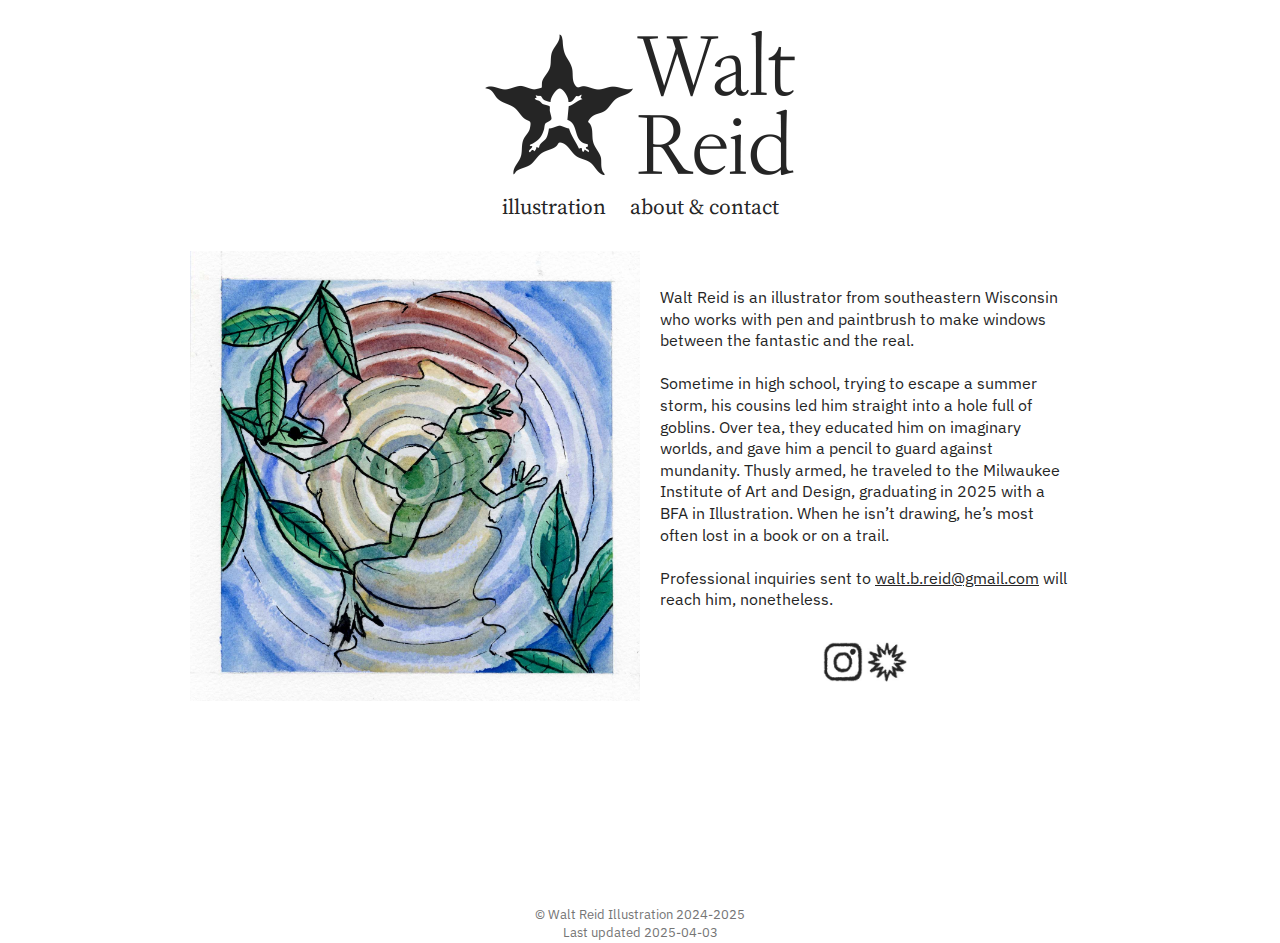
==== about.html @ d4b61d8d "breaking the about" ====
<!DOCTYPE html>
<html>
<head>
    <title>Walt Reid | Illustrator</title>
    <meta charset="UTF-8">
    <meta name="description" content="Walt Reid | Narrative Illustrator.">
    <meta name="keywords" content="Illustrator, Narrative Illustration, Walt, Reid">
    <meta name="author" content="Walt Reid">
    <meta name="viewport" content="width=device-width, initial-scale=1.0">
    <link rel="preconnect" href="https://fonts.googleapis.com">
    <link rel="preconnect" href="https://fonts.gstatic.com" crossorigin>
     <link rel="preload" 
        href="https://fonts.googleapis.com/css2?family=IBM+Plex+Sans:ital,wght@0,400;0,600;1,400;1,600&family=IBM+Plex+Serif:ital,wght@0,400;0,600;1,400;1,600&family=Source+Serif+4:ital,opsz,wght@0,8..60,200..900;1,8..60,200..900&display=swap" 
        as="style"
        onload="this.onload=null; this.rel='stylesheet'; document.body.classList.add('fontLoaded')">
    <link rel="stylesheet" href="style.css?v=20241129">
</head>
<body>
    <div class="head">
        <a href="/"><img src="Images/Header.png" id="LogoImage" alt="Walt Reid Illustration" width="350" height="150"/></a>
        <div class="NavBar">
            <a class="headLink" href="/">illustration</a>
            <a class="headLink" href="about.html">about & contact</a>
        </div>
    </div>
    <div class="about">
      <img src="Images/Contact_Placeholder.jpg" id="ContactImage" alt="Self Portrait" height="450" width="450"/>
      <div class="aboutText">
        <p>
        Walt Reid is an illustrator from southeastern Wisconsin who works 
        with pen and paintbrush to make windows between the fantastic and the 
        real. <br><br>
        Sometime in high school, trying to escape a summer storm, his cousins 
        led him straight into a hole full of goblins. Over tea, they educated 
        him on imaginary worlds, and gave him a pencil to guard against mundanity. 
        Thusly armed, he traveled to the Milwaukee Institute of Art and Design, 
        graduating in 2025 with a BFA in Illustration. When he isn’t 
        drawing, he’s most often lost in a book or on a trail.<br><br>
        Professional inquiries sent to <a href="mailto:walt.b.reid@gmail.com">walt.b.reid@gmail.com</a> 
        will reach him, nonetheless.
         </p>
         <div class="ContactLinks">
            <span class="AboutLink"><a href="https://www.instagram.com/walt.b.reid/"><img src="Images/Instagram.jpg" id="InstagramThumbnail" alt="See Walt on Instagram" title="Walt on Instagram" width="40" height="40"></a></span>
            <span class="AboutLink"><a href="https://estival.bearblog.dev/"><img src="Images/Blog.jpg" id="BlogThumbnail" alt="See Walt's Blog" title="Walt's Blog" width="40" height="40"></a></span>
         </div>
      </div>
    </div>
    <div class="foot">
        <div class="copyrightWalt">&copy; Walt Reid Illustration 2024-2025</div>
        <div class="lastUpdated">Last updated 2025-04-03</div>
    </div>
</body>
</html>
---- style.css ----
body {
  margin: 8px;
}
body, .lb-subcaption, .lb-caption {
  font-family: sans-serif;
  font-weight: 400;
  font-style: normal;
}
body.fontLoaded, body.fontLoaded .lb-subcaption, body.fontLoaded .foot, body.fontLoaded .lb-caption {
  font-family: "IBM Plex Sans", sans-serif;
}
h2, .headLink {
  font-family: serif;
  font-weight: 400 !important;
  font-style: normal;
}
body.fontLoaded h2, body.fontLoaded .headLink {
  font-family: "Source Serif 4", "IBM Plex Serif", serif;
}
.head {
  margin: auto;
  max-width: 350px;
  text-align: center;
  padding-bottom: 30px;
}
#LogoImage {
  padding: 20px 0 10px 0;
  max-width: min(350px, calc(100vw - 16px));
  max-height: min(150px, calc((100vw - 16px) * (3 / 7)));
}
a {
  color: #252525;
}
a.headLink {
  font-size: 16pt;
  text-decoration: none;
  padding: 0 10px;
}
a.headLink:hover {
    color: #CC3344;
}
.galleryContainer {
  max-width: 900px;
  margin: auto;
}
.gallery {
  clear: left;
  text-align: center;
  max-width: 900px;
  margin: auto;
  min-height: calc(100vh - 236px - 30px);
}
.galleryImg {
  padding: 5px;
  box-sizing: border-box;
}
.lb-caption {
  font-size: 14pt;
}
.lb-subcaption {
  font-size: 12pt;
}
.about {
  margin: auto;
  max-width: 900px;
  min-height: calc(100vh - 236px - 30px);
}
#ContactImage {
  display: block;
  margin: auto;
  max-width: min(450px, calc(100vw - 16px));
  max-height: min(450px, calc(100vw - 16px));
}
.aboutText {
  margin: auto;
  padding: 20px;
  max-width: 450px;
  box-sizing: border-box;
  line-height: 1.35;
  color: #252525;
}
@media only screen and (min-width: 900px) {
  .aboutText {
    float: left;
  }
  #ContactImage {
    float: left;
  }
}
.ContactLinks {
  padding-top: 15px;
  font-style: italic;
  text-align: center;
}
.ContactLinks a {
  text-decoration: none;
}
.foot {
  clear: left;
  text-align: center;
  font-family: sans-serif;
  font-size: 10pt;
  color: #757575;
  padding-top: 20px;
  height: 30px;
}
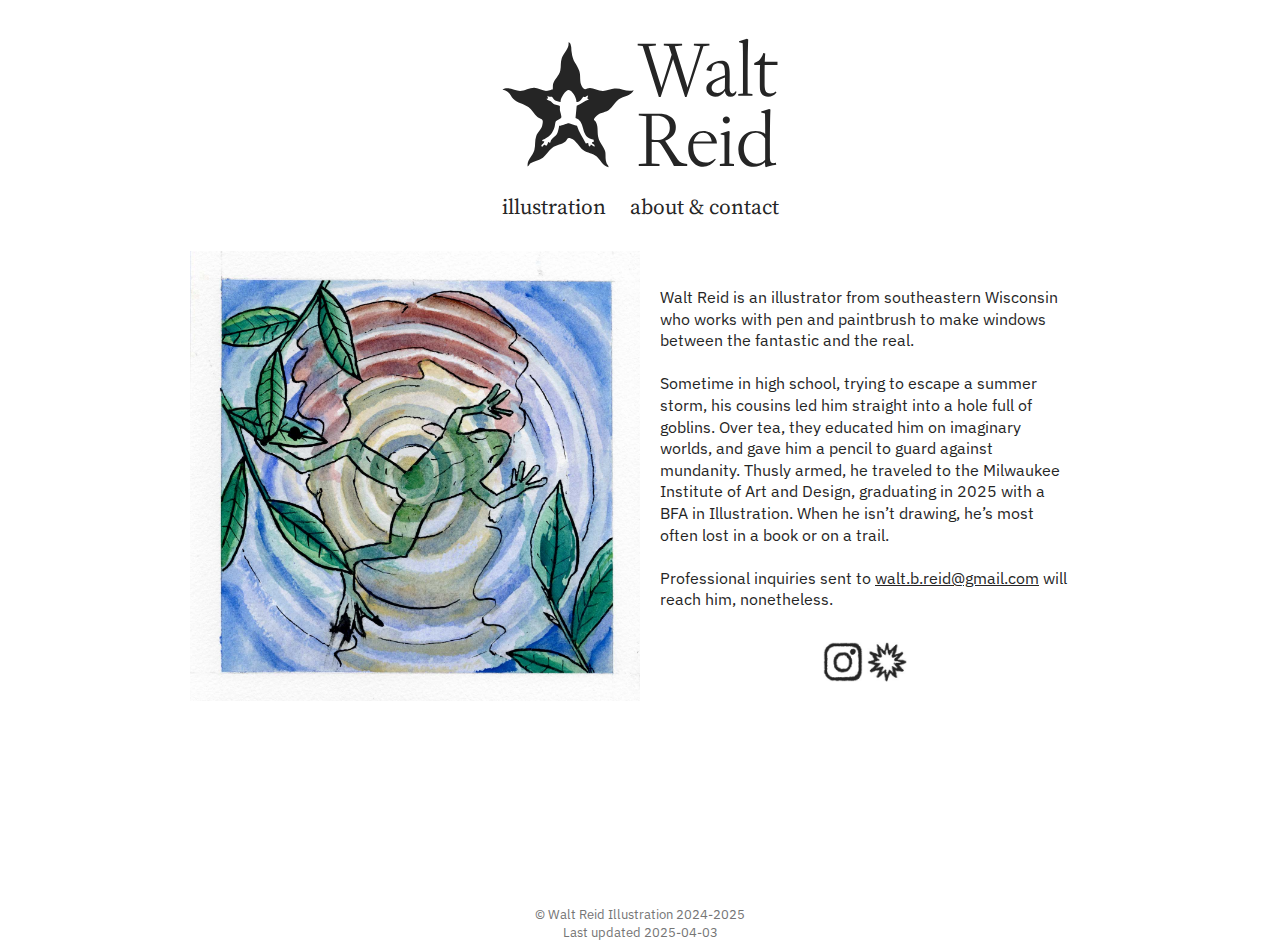
==== commit 3e182e96: "Desmos frog about" ====
--- a/about.html
+++ b/about.html
@@ -17,7 +17,28 @@
 </head>
 <body>
     <div class="head">
-        <a href="/"><img src="Images/Header.png" id="LogoImage" alt="Walt Reid Illustration" width="350" height="150"/></a>
+        <a href="/"><?xml version="1.0" encoding="UTF-8"?>
+            <svg id="LogoImage" alt="Walt Reid Illustration" xmlns="http://www.w3.org/2000/svg" version="1.1" viewBox="0 0 350 150">
+              <defs>
+                <style>
+                  .st0 {
+                    fill: #252525;
+                  }
+                </style>
+              </defs>
+              <g>
+                <path class="st0" d="M193.87,69l-16.17-50.95-5.02-.55v-1.73h18.21v1.73l-7.38.63,12.95,41.69,10.21-32.97-2.83-8.79-5.02-.55v-1.73h18.29v1.73l-7.3.63,12.72,41.38,12.8-41.3-6.44-.71v-1.73h15.54v1.73l-6.05.71-16.8,50.8h-1.49l-12.01-37.68-12.41,37.68h-1.81Z"/>
+                <path class="st0" d="M250.24,68.69c-2.51,0-4.62-.77-6.32-2.32-1.7-1.54-2.55-3.47-2.55-5.77,0-3.82,2.85-6.91,8.56-9.26l10.05-4.16v-1.41c0-3.98-.43-6.73-1.3-8.24-.86-1.52-2.55-2.28-5.06-2.28-1.99,0-3.59.52-4.79,1.57-1.2,1.05-2.02,3.19-2.43,6.44l-4.95-1.1c.26-1.68,1.19-3.22,2.79-4.63s3.51-2.55,5.73-3.41,4.41-1.3,6.56-1.3c1.89,0,3.43.41,4.63,1.22,1.2.81,2.09,2.2,2.67,4.16.58,1.96.86,4.7.86,8.2,0,2.25-.01,4.49-.04,6.71-.03,2.22-.04,4.44-.04,6.63-.05,3.77.91,5.65,2.91,5.65,1.2,0,2.2-.71,2.98-2.12l1.1.47c-.94,3.3-2.93,4.95-5.97,4.95-3.4,0-5.31-1.94-5.73-5.81-2.56,3.87-5.78,5.81-9.66,5.81ZM246.63,59.81c0,1.57.52,2.84,1.57,3.81,1.05.97,2.41,1.45,4.08,1.45,2.93.05,5.44-1.39,7.54-4.32.05-1.88.09-3.77.12-5.65.03-1.88.04-3.77.04-5.65l-4.4,1.8c-3.14,1.31-5.42,2.64-6.83,4-1.41,1.36-2.12,2.88-2.12,4.55Z"/>
+                <path class="st0" d="M273.24,67.82v-1.81l4.71-.47V31.24c0-2.67-.01-5.34-.04-8.01-.03-2.67-.09-5.31-.2-7.93l-3.69-.94v-1.02l7.93-2.51,1.26.55c-.11,2.98-.2,5.82-.28,8.52-.08,2.7-.13,5.46-.16,8.28-.03,2.83-.05,5.95-.08,9.38-.03,3.43-.04,7.42-.04,11.97v15.94l4.79.55v1.81h-14.21Z"/>
+                <path class="st0" d="M303.16,68.76c-3.3,0-5.6-1.18-6.91-3.53-.58-.99-.96-2.05-1.14-3.18-.18-1.12-.28-2.94-.28-5.46v-9.78c0-3.27.08-6.56.24-9.85h-5.81v-2.04c2.25-.58,4.13-1.7,5.65-3.38,1.52-1.67,2.64-3.82,3.37-6.44l1.96.31c-.11,1.41-.2,2.81-.28,4.2-.08,1.39-.14,2.79-.2,4.2h12.72v3.14h-12.8c-.05,2.88-.08,5.73-.08,8.56v8.48c0,2.57.05,4.44.16,5.61.1,1.18.34,2.24.71,3.18.79,1.78,2.46,2.67,5.02,2.67,2.15,0,3.9-.65,5.26-1.96l.79.79c-.89,1.41-2.08,2.51-3.57,3.3-1.49.78-3.1,1.18-4.83,1.18Z"/>
+                <path class="st0" d="M173.77,137.92v-1.81l7.46-.55v-47.34l-7.46-.63v-1.8h10.44v.08h9.66c4.03,0,7.3.59,9.81,1.77s4.33,2.76,5.46,4.75c1.12,1.99,1.69,4.19,1.69,6.59.05,3.4-.89,6.26-2.83,8.56-1.94,2.3-4.55,4-7.85,5.1,1.94,3.04,3.96,6.15,6.08,9.34,2.12,3.19,4.33,6.41,6.63,9.66.94,1.41,2.18,2.45,3.73,3.1,1.54.65,3.41,1.09,5.61,1.3v1.88h-13.27c-.78-1.62-1.86-3.61-3.22-5.97s-2.84-4.83-4.44-7.42c-1.6-2.59-3.13-5.01-4.59-7.26-1.47-2.2-2.91-3.3-4.32-3.3h-5.65v21.59l7.77.55v1.81h-20.73ZM186.73,87.83v23.55c.84.31,1.73.5,2.67.55.94.05,1.91.08,2.91.08,2.35,0,4.47-.52,6.36-1.57,1.89-1.05,3.38-2.5,4.48-4.36s1.65-3.99,1.65-6.4c0-2.15-.46-4.12-1.37-5.93-.92-1.81-2.33-3.24-4.24-4.32-1.91-1.07-4.33-1.61-7.26-1.61h-5.18Z"/>
+                <path class="st0" d="M238.07,138.78c-2.88,0-5.44-.77-7.69-2.32s-4-3.66-5.26-6.36c-1.26-2.69-1.88-5.8-1.88-9.3s.64-6.53,1.92-9.23c1.28-2.69,3.06-4.82,5.34-6.36,2.28-1.54,4.88-2.32,7.81-2.32,2.46,0,4.72.58,6.79,1.73,2.07,1.15,3.72,2.7,4.95,4.63,1.23,1.94,1.85,4.06,1.85,6.36h-23.55c-.11,1.05-.16,2.12-.16,3.22,0,4.71,1.15,8.52,3.45,11.42,2.3,2.91,5.34,4.36,9.11,4.36,1.57,0,3.07-.3,4.51-.9,1.44-.6,3.02-1.58,4.75-2.94l.79.78c-3.82,4.82-8.06,7.22-12.72,7.22ZM238.23,104.79c-2.3,0-4.29.78-5.97,2.35-1.68,1.57-2.85,3.69-3.53,6.36h17.98c-.37-2.67-1.31-4.79-2.83-6.36-1.52-1.57-3.4-2.35-5.65-2.35Z"/>
+                <path class="st0" d="M254.87,137.92v-1.81l4.63-.55v-23.44c0-1.6-.05-3.21-.16-4.83l-3.69-.86v-1.02l7.93-2.51,1.1.55c-.16,2.98-.26,6.35-.31,10.09-.05,3.74-.08,7.86-.08,12.36v9.66l4.71.55v1.81h-14.13ZM261.31,95.45c-.94,0-1.77-.34-2.47-1.02-.71-.68-1.06-1.52-1.06-2.51,0-.94.35-1.75,1.06-2.43s1.53-1.02,2.47-1.02c.99,0,1.83.34,2.51,1.02.68.68,1.02,1.49,1.02,2.43,0,1-.34,1.83-1.02,2.51s-1.52,1.02-2.51,1.02Z"/>
+                <path class="st0" d="M300.96,139.18l-.71-.63-.31-4.4c-1.89,1.78-3.76,3-5.61,3.65-1.86.65-3.73.98-5.61.98-3.67,0-6.63-.86-8.91-2.59-2.28-1.73-3.93-3.93-4.95-6.59-1.02-2.67-1.53-5.42-1.53-8.24,0-3.56.73-6.72,2.2-9.5,1.46-2.77,3.49-4.96,6.08-6.56s5.59-2.39,8.99-2.39c3.98,0,7.17,1.05,9.58,3.14v-4.71c0-2.67-.01-5.33-.04-7.97-.03-2.64-.07-5.3-.12-7.97l-3.85-.94v-1.02l8.01-2.51,1.26.55c-.16,3.98-.28,7.82-.35,11.54-.08,3.72-.13,7.69-.16,11.93-.03,4.24-.04,9.13-.04,14.68v9.42c0,2.2.26,3.78.79,4.75.52.97,1.41,1.45,2.67,1.45.37,0,.81-.05,1.33-.16s.92-.18,1.18-.24l.39,1.8c-.84.11-1.95.31-3.34.63-1.39.31-2.74.65-4.04,1.02-1.31.37-2.28.65-2.91.86ZM291.69,135.64c2.15,0,3.94-.43,5.38-1.3,1.44-.86,2.47-1.71,3.1-2.55v-21.28c-1.05-1.73-2.38-3.11-4-4.16s-3.45-1.57-5.5-1.57c-2.35,0-4.42.68-6.2,2.04-1.78,1.36-3.17,3.22-4.16,5.57-1,2.36-1.49,5-1.49,7.93s.56,5.71,1.69,8.01c1.13,2.3,2.66,4.1,4.59,5.38,1.94,1.28,4.13,1.92,6.59,1.92Z"/>
+              </g>
+              <path class="st0" d="M143.53,82.16c3.87-2.41,6.46-8.18,10.3-10.91,4.71-3.34,12.44-3.47,14.89-9.07-6.96,2.3-12.15-2.4-19.3-1.62-3.23.35-7.85,2.58-11.72,2.45-4.21-.14-9.13-2.91-12.74-2.94-3.66-.03-5.18,3.22-8-1.54-2.8-4.72-.95-10.44-2.64-15.41-2.67-7.89-6.51-8.38-7.7-19.04-.4-3.61-.13-4.07-.63-6.02-.06-.22-.27-3.59-2.49-3.81.94,6.32-4.7,10.2-6.68,15.72-1.48,4.12-.65,8.56-1.53,12.61-1.13,5.23-5.92,8.92-7.15,13.28-.47,1.66-.13,5.01-.44,5.46-.19.28-5.61,1.64-6.53,1.61-3.71-.12-8.58-2.94-11.93-3.06-4.11-.14-9.86,3.13-14.07,3.13-5.56,0-12.42-5.12-17.68-1.2,1.74.61,2.96.47,4.68,1.6,2.66,1.76,3.94,5.26,5.99,7.37,4.41,4.53,10.48,4.85,15.23,8.35,3.59,2.65,5.92,7.56,9.07,9.79,4.32,3.06,6.47.77,4.76,8.68-.87,4.05-4.56,6.5-5.97,10.53-1.7,4.84-.65,9.19-1.88,13.83-1.63,6.12-7.61,9.81-6.72,16.46,1.41-.52,1.57-2.08,2.84-3.05,3.18-2.41,8.77-3.05,12.39-5.71,3.06-2.24,5.74-7.03,9.18-9.65,4.32-3.3,10.37-3.54,13.7-6.73,1.99-1.9,1.13-4.04,5.12-2.8,5.37,1.66,8.07,8.63,12.58,11.78,3.91,2.73,9.37,2.9,13.28,6.37,3.78,3.35,6.02,9.66,11.82,10.57.13-1.67-1.39-2.39-1.97-3.92-1.49-3.9-.83-6.82-1.16-10.63-.38-4.39-5.11-9.23-6.68-13.75-2.02-5.81.01-11.61-2.86-16.78-1.36-2.45-3.26-1.47-.68-4.83,4.05-5.29,8.66-4.22,13.31-7.12ZM129.43,118.74l-3.54-2.35c-.41.68-.76,2.9-1.95,1.57-1.14-1.28.68-4.24-3.14-2.35-2.66-6.03-6.93-11.37-8.82-17.91-2.26-.2-6.43-2.41-8.13-2.54-1.94-.15-7.02,2.72-9.68,2.48-.41,2.61-1.16,6.61-2.55,8.84-1,1.61-4.12,3.46-5.45,5.57-1.36,2.17.2,3.77-3.1,1.98-.11,1.49-.79,2.96-1.97,3.9-2.04-3.15-3,.73-3.93.81-.43.04-1.38-.72-.39-1.95.58-.73,3.3-2.73,2.27-3.47-.31-.22-1.16.07-1.43-.1-1.72-1.12,1.52-1.83,2.05-2.15,5.69-3.47,7.83-5.76,9.91-12.13.56-1.73.48-4.24,1.3-5.6.74-1.24,4.96-2.26,5.46-4.19.29-1.13-1.14-5.34-1.41-7.01-.2-1.21.23-3.58-.17-4.15-.51-.72-5.03-1.51-6.16-2.09-.96-.5-1.72-1.89-2.88-2.62-1.42-.89-3.75-.67-4.22-2.45l1.63-.44-.84-2.71c1.22,1.57,4.07.7,4.7,1.13.89.61,1.16,2.41,2.86,3.48.87.55,5.44,2.17,5.79,1.67-.66-3.3,5.11-12.14,8.23-11.84,3.24.31,8.1,8.32,7.49,11.84,3.89,1.08,5.6-4.22,7.04-5.11.46-.28,1.31.28,1.86.15,1.81-.42,4.05-3.61,2.04,1.38l1.62,1.22c-4.59,1.05-7.72,4.93-12.22,6.25l-1.18,12.14c9.6,3.19,5.42,15.57,13.64,20.28,1.45.84,4.21,1.24,4.49,1.42.08.05.1,1.49.01,1.96-.1.5-2.26.03-1.59,1.56.51,1.15,3.33.71,2.35,3.54Z"/>
+            </svg>
+        </a>
         <div class="NavBar">
             <a class="headLink" href="/">illustration</a>
             <a class="headLink" href="about.html">about & contact</a>
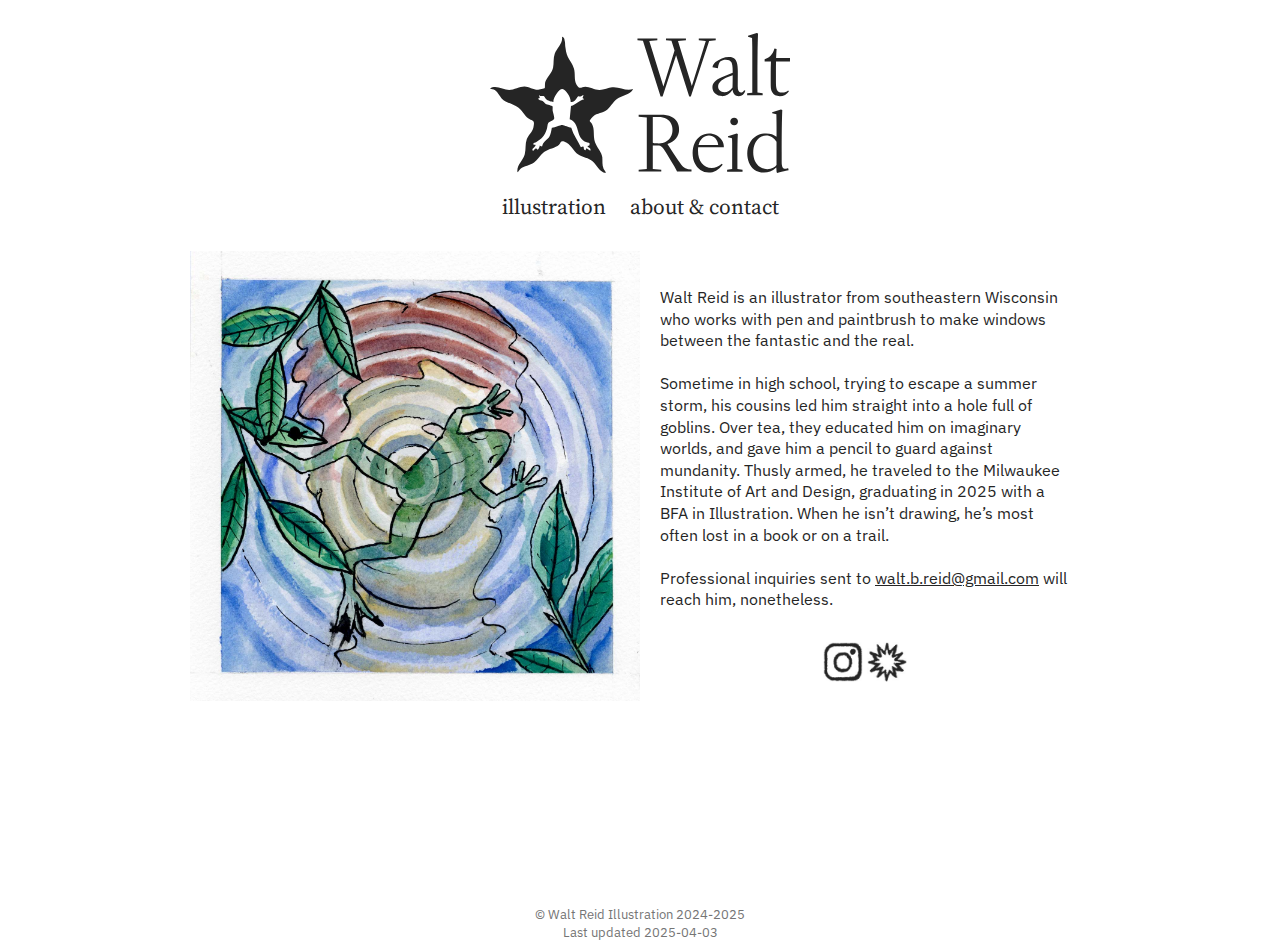
==== commit a0bef68f: "Resize svg frog logo" ====
--- a/about.html
+++ b/about.html
@@ -27,16 +27,16 @@
                 </style>
               </defs>
               <g>
-                <path class="st0" d="M193.87,69l-16.17-50.95-5.02-.55v-1.73h18.21v1.73l-7.38.63,12.95,41.69,10.21-32.97-2.83-8.79-5.02-.55v-1.73h18.29v1.73l-7.3.63,12.72,41.38,12.8-41.3-6.44-.71v-1.73h15.54v1.73l-6.05.71-16.8,50.8h-1.49l-12.01-37.68-12.41,37.68h-1.81Z"/>
-                <path class="st0" d="M250.24,68.69c-2.51,0-4.62-.77-6.32-2.32-1.7-1.54-2.55-3.47-2.55-5.77,0-3.82,2.85-6.91,8.56-9.26l10.05-4.16v-1.41c0-3.98-.43-6.73-1.3-8.24-.86-1.52-2.55-2.28-5.06-2.28-1.99,0-3.59.52-4.79,1.57-1.2,1.05-2.02,3.19-2.43,6.44l-4.95-1.1c.26-1.68,1.19-3.22,2.79-4.63s3.51-2.55,5.73-3.41,4.41-1.3,6.56-1.3c1.89,0,3.43.41,4.63,1.22,1.2.81,2.09,2.2,2.67,4.16.58,1.96.86,4.7.86,8.2,0,2.25-.01,4.49-.04,6.71-.03,2.22-.04,4.44-.04,6.63-.05,3.77.91,5.65,2.91,5.65,1.2,0,2.2-.71,2.98-2.12l1.1.47c-.94,3.3-2.93,4.95-5.97,4.95-3.4,0-5.31-1.94-5.73-5.81-2.56,3.87-5.78,5.81-9.66,5.81ZM246.63,59.81c0,1.57.52,2.84,1.57,3.81,1.05.97,2.41,1.45,4.08,1.45,2.93.05,5.44-1.39,7.54-4.32.05-1.88.09-3.77.12-5.65.03-1.88.04-3.77.04-5.65l-4.4,1.8c-3.14,1.31-5.42,2.64-6.83,4-1.41,1.36-2.12,2.88-2.12,4.55Z"/>
-                <path class="st0" d="M273.24,67.82v-1.81l4.71-.47V31.24c0-2.67-.01-5.34-.04-8.01-.03-2.67-.09-5.31-.2-7.93l-3.69-.94v-1.02l7.93-2.51,1.26.55c-.11,2.98-.2,5.82-.28,8.52-.08,2.7-.13,5.46-.16,8.28-.03,2.83-.05,5.95-.08,9.38-.03,3.43-.04,7.42-.04,11.97v15.94l4.79.55v1.81h-14.21Z"/>
-                <path class="st0" d="M303.16,68.76c-3.3,0-5.6-1.18-6.91-3.53-.58-.99-.96-2.05-1.14-3.18-.18-1.12-.28-2.94-.28-5.46v-9.78c0-3.27.08-6.56.24-9.85h-5.81v-2.04c2.25-.58,4.13-1.7,5.65-3.38,1.52-1.67,2.64-3.82,3.37-6.44l1.96.31c-.11,1.41-.2,2.81-.28,4.2-.08,1.39-.14,2.79-.2,4.2h12.72v3.14h-12.8c-.05,2.88-.08,5.73-.08,8.56v8.48c0,2.57.05,4.44.16,5.61.1,1.18.34,2.24.71,3.18.79,1.78,2.46,2.67,5.02,2.67,2.15,0,3.9-.65,5.26-1.96l.79.79c-.89,1.41-2.08,2.51-3.57,3.3-1.49.78-3.1,1.18-4.83,1.18Z"/>
-                <path class="st0" d="M173.77,137.92v-1.81l7.46-.55v-47.34l-7.46-.63v-1.8h10.44v.08h9.66c4.03,0,7.3.59,9.81,1.77s4.33,2.76,5.46,4.75c1.12,1.99,1.69,4.19,1.69,6.59.05,3.4-.89,6.26-2.83,8.56-1.94,2.3-4.55,4-7.85,5.1,1.94,3.04,3.96,6.15,6.08,9.34,2.12,3.19,4.33,6.41,6.63,9.66.94,1.41,2.18,2.45,3.73,3.1,1.54.65,3.41,1.09,5.61,1.3v1.88h-13.27c-.78-1.62-1.86-3.61-3.22-5.97s-2.84-4.83-4.44-7.42c-1.6-2.59-3.13-5.01-4.59-7.26-1.47-2.2-2.91-3.3-4.32-3.3h-5.65v21.59l7.77.55v1.81h-20.73ZM186.73,87.83v23.55c.84.31,1.73.5,2.67.55.94.05,1.91.08,2.91.08,2.35,0,4.47-.52,6.36-1.57,1.89-1.05,3.38-2.5,4.48-4.36s1.65-3.99,1.65-6.4c0-2.15-.46-4.12-1.37-5.93-.92-1.81-2.33-3.24-4.24-4.32-1.91-1.07-4.33-1.61-7.26-1.61h-5.18Z"/>
-                <path class="st0" d="M238.07,138.78c-2.88,0-5.44-.77-7.69-2.32s-4-3.66-5.26-6.36c-1.26-2.69-1.88-5.8-1.88-9.3s.64-6.53,1.92-9.23c1.28-2.69,3.06-4.82,5.34-6.36,2.28-1.54,4.88-2.32,7.81-2.32,2.46,0,4.72.58,6.79,1.73,2.07,1.15,3.72,2.7,4.95,4.63,1.23,1.94,1.85,4.06,1.85,6.36h-23.55c-.11,1.05-.16,2.12-.16,3.22,0,4.71,1.15,8.52,3.45,11.42,2.3,2.91,5.34,4.36,9.11,4.36,1.57,0,3.07-.3,4.51-.9,1.44-.6,3.02-1.58,4.75-2.94l.79.78c-3.82,4.82-8.06,7.22-12.72,7.22ZM238.23,104.79c-2.3,0-4.29.78-5.97,2.35-1.68,1.57-2.85,3.69-3.53,6.36h17.98c-.37-2.67-1.31-4.79-2.83-6.36-1.52-1.57-3.4-2.35-5.65-2.35Z"/>
-                <path class="st0" d="M254.87,137.92v-1.81l4.63-.55v-23.44c0-1.6-.05-3.21-.16-4.83l-3.69-.86v-1.02l7.93-2.51,1.1.55c-.16,2.98-.26,6.35-.31,10.09-.05,3.74-.08,7.86-.08,12.36v9.66l4.71.55v1.81h-14.13ZM261.31,95.45c-.94,0-1.77-.34-2.47-1.02-.71-.68-1.06-1.52-1.06-2.51,0-.94.35-1.75,1.06-2.43s1.53-1.02,2.47-1.02c.99,0,1.83.34,2.51,1.02.68.68,1.02,1.49,1.02,2.43,0,1-.34,1.83-1.02,2.51s-1.52,1.02-2.51,1.02Z"/>
-                <path class="st0" d="M300.96,139.18l-.71-.63-.31-4.4c-1.89,1.78-3.76,3-5.61,3.65-1.86.65-3.73.98-5.61.98-3.67,0-6.63-.86-8.91-2.59-2.28-1.73-3.93-3.93-4.95-6.59-1.02-2.67-1.53-5.42-1.53-8.24,0-3.56.73-6.72,2.2-9.5,1.46-2.77,3.49-4.96,6.08-6.56s5.59-2.39,8.99-2.39c3.98,0,7.17,1.05,9.58,3.14v-4.71c0-2.67-.01-5.33-.04-7.97-.03-2.64-.07-5.3-.12-7.97l-3.85-.94v-1.02l8.01-2.51,1.26.55c-.16,3.98-.28,7.82-.35,11.54-.08,3.72-.13,7.69-.16,11.93-.03,4.24-.04,9.13-.04,14.68v9.42c0,2.2.26,3.78.79,4.75.52.97,1.41,1.45,2.67,1.45.37,0,.81-.05,1.33-.16s.92-.18,1.18-.24l.39,1.8c-.84.11-1.95.31-3.34.63-1.39.31-2.74.65-4.04,1.02-1.31.37-2.28.65-2.91.86ZM291.69,135.64c2.15,0,3.94-.43,5.38-1.3,1.44-.86,2.47-1.71,3.1-2.55v-21.28c-1.05-1.73-2.38-3.11-4-4.16s-3.45-1.57-5.5-1.57c-2.35,0-4.42.68-6.2,2.04-1.78,1.36-3.17,3.22-4.16,5.57-1,2.36-1.49,5-1.49,7.93s.56,5.71,1.69,8.01c1.13,2.3,2.66,4.1,4.59,5.38,1.94,1.28,4.13,1.92,6.59,1.92Z"/>
+                <path class="st0" d="M195.58,68.45l-17.64-55.58-5.48-.6v-1.88h19.87v1.88l-8.05.69,14.13,45.47,11.13-35.97-3.08-9.59-5.48-.6v-1.88h19.95v1.88l-7.96.69,13.87,45.13,13.96-45.04-7.02-.77v-1.88h16.96v1.88l-6.59.77-18.32,55.4h-1.63l-13.1-41.1-13.53,41.1h-1.97Z"/>
+                <path class="st0" d="M257.07,68.11c-2.74,0-5.04-.84-6.89-2.53-1.86-1.68-2.78-3.78-2.78-6.29,0-4.17,3.11-7.54,9.33-10.1l10.96-4.54v-1.54c0-4.34-.47-7.34-1.41-8.99-.94-1.65-2.78-2.48-5.52-2.48-2.17,0-3.91.57-5.22,1.71-1.31,1.14-2.2,3.48-2.66,7.02l-5.4-1.2c.29-1.83,1.3-3.51,3.04-5.05s3.82-2.78,6.25-3.72,4.81-1.41,7.15-1.41c2.06,0,3.74.44,5.05,1.33,1.31.89,2.28,2.4,2.91,4.54.63,2.14.94,5.12.94,8.95,0,2.46-.01,4.9-.04,7.32-.03,2.43-.04,4.84-.04,7.24-.06,4.11,1,6.16,3.17,6.16,1.31,0,2.4-.77,3.25-2.31l1.2.51c-1.03,3.6-3.2,5.4-6.51,5.4-3.71,0-5.79-2.11-6.25-6.34-2.8,4.23-6.31,6.34-10.53,6.34ZM253.13,58.44c0,1.71.57,3.1,1.71,4.15,1.14,1.06,2.63,1.58,4.45,1.58,3.2.06,5.94-1.51,8.22-4.71.06-2.05.1-4.11.13-6.17.03-2.05.04-4.11.04-6.16l-4.8,1.97c-3.42,1.43-5.91,2.88-7.45,4.37-1.54,1.49-2.31,3.14-2.31,4.97Z"/>
+                <path class="st0" d="M282.16,67.17v-1.97l5.14-.51V27.27c0-2.91-.01-5.82-.04-8.73-.03-2.91-.1-5.79-.21-8.65l-4.03-1.03v-1.11l8.65-2.74,1.37.6c-.11,3.25-.22,6.35-.3,9.29-.09,2.94-.14,5.95-.17,9.03-.03,3.08-.06,6.49-.09,10.23-.03,3.74-.04,8.09-.04,13.06v17.38l5.22.6v1.97h-15.5Z"/>
+                <path class="st0" d="M314.79,68.2c-3.6,0-6.11-1.28-7.54-3.85-.63-1.08-1.04-2.24-1.24-3.47-.2-1.23-.3-3.21-.3-5.95v-10.66c0-3.57.09-7.15.26-10.75h-6.34v-2.23c2.45-.63,4.51-1.85,6.17-3.68,1.65-1.83,2.88-4.17,3.68-7.02l2.14.34c-.11,1.54-.21,3.07-.3,4.58-.09,1.51-.16,3.04-.21,4.58h13.87v3.43h-13.96c-.06,3.14-.09,6.25-.09,9.33v9.25c0,2.8.06,4.84.17,6.12.11,1.28.37,2.44.77,3.47.86,1.94,2.68,2.91,5.48,2.91,2.34,0,4.25-.71,5.74-2.14l.86.86c-.97,1.54-2.27,2.74-3.9,3.6-1.63.86-3.38,1.28-5.27,1.28Z"/>
+                <path class="st0" d="M173.66,143.63v-1.97l8.14-.6v-51.64l-8.14-.69v-1.97h11.39v.09h10.53c4.4,0,7.96.64,10.7,1.93,2.74,1.28,4.72,3.01,5.95,5.18,1.23,2.17,1.84,4.57,1.84,7.19.06,3.71-.97,6.82-3.08,9.33-2.11,2.51-4.97,4.37-8.56,5.57,2.11,3.31,4.32,6.71,6.64,10.19,2.31,3.48,4.72,6.99,7.24,10.53,1.03,1.54,2.38,2.67,4.07,3.38,1.68.71,3.72,1.18,6.12,1.41v2.05h-14.47c-.86-1.77-2.03-3.94-3.51-6.51s-3.1-5.27-4.84-8.09c-1.74-2.83-3.41-5.47-5.01-7.92-1.6-2.4-3.17-3.6-4.71-3.6h-6.17v23.55l8.48.6v1.97h-22.61ZM187.79,89v25.69c.91.34,1.88.54,2.91.6,1.03.06,2.08.09,3.17.09,2.57,0,4.88-.57,6.94-1.71,2.06-1.14,3.68-2.73,4.88-4.75s1.8-4.35,1.8-6.98c0-2.34-.5-4.49-1.5-6.46-1-1.97-2.54-3.54-4.62-4.71-2.08-1.17-4.72-1.75-7.92-1.75h-5.65Z"/>
+                <path class="st0" d="M243.79,144.57c-3.14,0-5.94-.84-8.39-2.53s-4.37-3.99-5.74-6.94c-1.37-2.94-2.05-6.32-2.05-10.15s.7-7.12,2.1-10.06c1.4-2.94,3.34-5.25,5.82-6.94,2.48-1.68,5.32-2.53,8.52-2.53,2.68,0,5.15.63,7.41,1.88,2.25,1.26,4.05,2.94,5.4,5.05,1.34,2.11,2.01,4.43,2.01,6.94h-25.69c-.11,1.14-.17,2.31-.17,3.51,0,5.14,1.25,9.29,3.77,12.46,2.51,3.17,5.82,4.75,9.93,4.75,1.71,0,3.35-.33,4.92-.99,1.57-.66,3.3-1.73,5.18-3.21l.86.86c-4.17,5.25-8.79,7.88-13.87,7.88ZM243.97,107.49c-2.51,0-4.68.86-6.51,2.57-1.83,1.71-3.11,4.02-3.85,6.94h19.61c-.4-2.91-1.43-5.22-3.08-6.94-1.66-1.71-3.71-2.57-6.17-2.57Z"/>
+                <path class="st0" d="M262.12,143.63v-1.97l5.05-.6v-25.56c0-1.74-.06-3.5-.17-5.27l-4.02-.94v-1.11l8.65-2.74,1.2.6c-.17,3.25-.29,6.92-.34,11-.06,4.08-.09,8.58-.09,13.49v10.53l5.14.6v1.97h-15.41ZM269.14,97.3c-1.03,0-1.93-.37-2.7-1.11-.77-.74-1.16-1.65-1.16-2.74,0-1.03.39-1.91,1.16-2.65s1.67-1.11,2.7-1.11c1.08,0,2,.37,2.74,1.11.74.74,1.11,1.63,1.11,2.65,0,1.09-.37,2-1.11,2.74s-1.66,1.11-2.74,1.11Z"/>
+                <path class="st0" d="M312.39,145l-.77-.69-.34-4.8c-2.06,1.94-4.1,3.27-6.12,3.98-2.03.71-4.07,1.07-6.12,1.07-4,0-7.24-.94-9.72-2.83-2.48-1.88-4.28-4.28-5.4-7.19-1.11-2.91-1.67-5.91-1.67-8.99,0-3.88.8-7.33,2.4-10.36,1.6-3.03,3.81-5.41,6.64-7.15s6.09-2.61,9.81-2.61c4.34,0,7.82,1.14,10.45,3.42v-5.14c0-2.91-.01-5.81-.04-8.69-.03-2.88-.07-5.78-.13-8.69l-4.2-1.03v-1.11l8.73-2.74,1.37.6c-.17,4.34-.3,8.53-.39,12.59-.09,4.05-.14,8.39-.17,13.02-.03,4.62-.04,9.96-.04,16.01v10.28c0,2.4.29,4.12.86,5.18.57,1.06,1.54,1.58,2.91,1.58.4,0,.88-.06,1.45-.17s1-.2,1.29-.26l.43,1.97c-.91.12-2.13.34-3.64.69-1.51.34-2.98.71-4.41,1.11-1.43.4-2.48.71-3.17.94ZM302.28,141.15c2.34,0,4.29-.47,5.87-1.41,1.57-.94,2.7-1.87,3.38-2.78v-23.21c-1.14-1.88-2.6-3.4-4.37-4.54s-3.77-1.71-5.99-1.71c-2.57,0-4.82.74-6.76,2.23-1.94,1.48-3.46,3.51-4.54,6.08-1.09,2.57-1.63,5.45-1.63,8.65s.61,6.22,1.84,8.73c1.23,2.51,2.9,4.47,5.01,5.87,2.11,1.4,4.51,2.1,7.19,2.1Z"/>
               </g>
-              <path class="st0" d="M143.53,82.16c3.87-2.41,6.46-8.18,10.3-10.91,4.71-3.34,12.44-3.47,14.89-9.07-6.96,2.3-12.15-2.4-19.3-1.62-3.23.35-7.85,2.58-11.72,2.45-4.21-.14-9.13-2.91-12.74-2.94-3.66-.03-5.18,3.22-8-1.54-2.8-4.72-.95-10.44-2.64-15.41-2.67-7.89-6.51-8.38-7.7-19.04-.4-3.61-.13-4.07-.63-6.02-.06-.22-.27-3.59-2.49-3.81.94,6.32-4.7,10.2-6.68,15.72-1.48,4.12-.65,8.56-1.53,12.61-1.13,5.23-5.92,8.92-7.15,13.28-.47,1.66-.13,5.01-.44,5.46-.19.28-5.61,1.64-6.53,1.61-3.71-.12-8.58-2.94-11.93-3.06-4.11-.14-9.86,3.13-14.07,3.13-5.56,0-12.42-5.12-17.68-1.2,1.74.61,2.96.47,4.68,1.6,2.66,1.76,3.94,5.26,5.99,7.37,4.41,4.53,10.48,4.85,15.23,8.35,3.59,2.65,5.92,7.56,9.07,9.79,4.32,3.06,6.47.77,4.76,8.68-.87,4.05-4.56,6.5-5.97,10.53-1.7,4.84-.65,9.19-1.88,13.83-1.63,6.12-7.61,9.81-6.72,16.46,1.41-.52,1.57-2.08,2.84-3.05,3.18-2.41,8.77-3.05,12.39-5.71,3.06-2.24,5.74-7.03,9.18-9.65,4.32-3.3,10.37-3.54,13.7-6.73,1.99-1.9,1.13-4.04,5.12-2.8,5.37,1.66,8.07,8.63,12.58,11.78,3.91,2.73,9.37,2.9,13.28,6.37,3.78,3.35,6.02,9.66,11.82,10.57.13-1.67-1.39-2.39-1.97-3.92-1.49-3.9-.83-6.82-1.16-10.63-.38-4.39-5.11-9.23-6.68-13.75-2.02-5.81.01-11.61-2.86-16.78-1.36-2.45-3.26-1.47-.68-4.83,4.05-5.29,8.66-4.22,13.31-7.12ZM129.43,118.74l-3.54-2.35c-.41.68-.76,2.9-1.95,1.57-1.14-1.28.68-4.24-3.14-2.35-2.66-6.03-6.93-11.37-8.82-17.91-2.26-.2-6.43-2.41-8.13-2.54-1.94-.15-7.02,2.72-9.68,2.48-.41,2.61-1.16,6.61-2.55,8.84-1,1.61-4.12,3.46-5.45,5.57-1.36,2.17.2,3.77-3.1,1.98-.11,1.49-.79,2.96-1.97,3.9-2.04-3.15-3,.73-3.93.81-.43.04-1.38-.72-.39-1.95.58-.73,3.3-2.73,2.27-3.47-.31-.22-1.16.07-1.43-.1-1.72-1.12,1.52-1.83,2.05-2.15,5.69-3.47,7.83-5.76,9.91-12.13.56-1.73.48-4.24,1.3-5.6.74-1.24,4.96-2.26,5.46-4.19.29-1.13-1.14-5.34-1.41-7.01-.2-1.21.23-3.58-.17-4.15-.51-.72-5.03-1.51-6.16-2.09-.96-.5-1.72-1.89-2.88-2.62-1.42-.89-3.75-.67-4.22-2.45l1.63-.44-.84-2.71c1.22,1.57,4.07.7,4.7,1.13.89.61,1.16,2.41,2.86,3.48.87.55,5.44,2.17,5.79,1.67-.66-3.3,5.11-12.14,8.23-11.84,3.24.31,8.1,8.32,7.49,11.84,3.89,1.08,5.6-4.22,7.04-5.11.46-.28,1.31.28,1.86.15,1.81-.42,4.05-3.61,2.04,1.38l1.62,1.22c-4.59,1.05-7.72,4.93-12.22,6.25l-1.18,12.14c9.6,3.19,5.42,15.57,13.64,20.28,1.45.84,4.21,1.24,4.49,1.42.08.05.1,1.49.01,1.96-.1.5-2.26.03-1.59,1.56.51,1.15,3.33.71,2.35,3.54Z"/>
+              <path class="st0" d="M140.67,82.81c4.22-2.63,7.04-8.93,11.24-11.9,5.14-3.65,13.57-3.78,16.24-9.89-7.59,2.51-13.25-2.62-21.05-1.77-3.52.38-8.56,2.81-12.78,2.67-4.59-.15-9.96-3.18-13.89-3.21-3.99-.03-5.64,3.51-8.72-1.68-3.06-5.15-1.04-11.38-2.88-16.81-2.92-8.61-7.1-9.14-8.4-20.76-.44-3.93-.15-4.44-.69-6.57-.06-.24-.3-3.91-2.72-4.16,1.03,6.89-5.12,11.12-7.29,17.14-1.62,4.49-.71,9.34-1.67,13.76-1.24,5.71-6.45,9.73-7.8,14.49-.51,1.81-.14,5.47-.48,5.95-.21.3-6.12,1.79-7.12,1.75-4.05-.13-9.36-3.21-13.02-3.34-4.48-.16-10.76,3.42-15.35,3.42-6.06,0-13.54-5.59-19.28-1.31,1.9.66,3.23.51,5.1,1.75,2.9,1.92,4.3,5.74,6.53,8.04,4.81,4.94,11.43,5.29,16.61,9.11,3.92,2.89,6.46,8.25,9.89,10.68,4.71,3.34,7.06.84,5.2,9.47-.95,4.42-4.97,7.09-6.52,11.48-1.85,5.28-.7,10.02-2.06,15.09-1.78,6.68-8.3,10.7-7.32,17.95,1.54-.57,1.71-2.27,3.1-3.32,3.46-2.63,9.56-3.33,13.52-6.22,3.34-2.44,6.26-7.66,10.01-10.53,4.71-3.6,11.31-3.86,14.95-7.34,2.17-2.07,1.23-4.4,5.59-3.06,5.86,1.81,8.8,9.41,13.73,12.85,4.27,2.98,10.22,3.16,14.48,6.95,4.12,3.66,6.56,10.54,12.9,11.52.14-1.82-1.51-2.6-2.15-4.27-1.63-4.26-.9-7.44-1.26-11.59-.42-4.79-5.57-10.06-7.29-15-2.21-6.34.01-12.66-3.12-18.3-1.48-2.67-3.55-1.6-.75-5.26,4.42-5.76,9.45-4.61,14.52-7.76ZM125.3,122.71l-3.86-2.57c-.45.74-.83,3.16-2.13,1.71-1.25-1.39.74-4.62-3.43-2.56-2.9-6.58-7.56-12.4-9.61-19.54-2.46-.22-7.01-2.62-8.87-2.77-2.12-.17-7.66,2.96-10.56,2.7-.44,2.85-1.26,7.21-2.78,9.64-1.09,1.75-4.5,3.77-5.94,6.08-1.48,2.36.22,4.11-3.38,2.16-.12,1.63-.86,3.22-2.15,4.26-2.23-3.44-3.27.8-4.29.88-.47.04-1.5-.79-.43-2.13.64-.8,3.6-2.98,2.48-3.78-.34-.24-1.27.08-1.56-.11-1.88-1.22,1.66-1.99,2.23-2.34,6.21-3.78,8.54-6.28,10.81-13.23.62-1.89.52-4.62,1.42-6.11.81-1.35,5.41-2.47,5.96-4.57.32-1.23-1.25-5.82-1.54-7.64-.21-1.32.25-3.91-.19-4.53-.55-.79-5.49-1.64-6.71-2.28-1.05-.55-1.88-2.06-3.14-2.86-1.55-.97-4.09-.73-4.6-2.67l1.78-.48-.92-2.96c1.33,1.72,4.43.76,5.12,1.24.98.67,1.27,2.63,3.12,3.8.95.6,5.94,2.37,6.32,1.83-.72-3.6,5.58-13.24,8.98-12.91,3.54.34,8.83,9.08,8.17,12.91,4.24,1.18,6.1-4.61,7.68-5.57.5-.31,1.43.3,2.03.16,1.98-.46,4.42-3.94,2.23,1.5l1.77,1.33c-5.01,1.15-8.42,5.37-13.33,6.81l-1.29,13.24c10.47,3.48,5.91,16.98,14.88,22.12,1.59.91,4.59,1.35,4.89,1.55.09.06.11,1.63.01,2.14-.11.55-2.46.03-1.73,1.7.55,1.25,3.63.77,2.57,3.86Z"/>
             </svg>
         </a>
         <div class="NavBar">
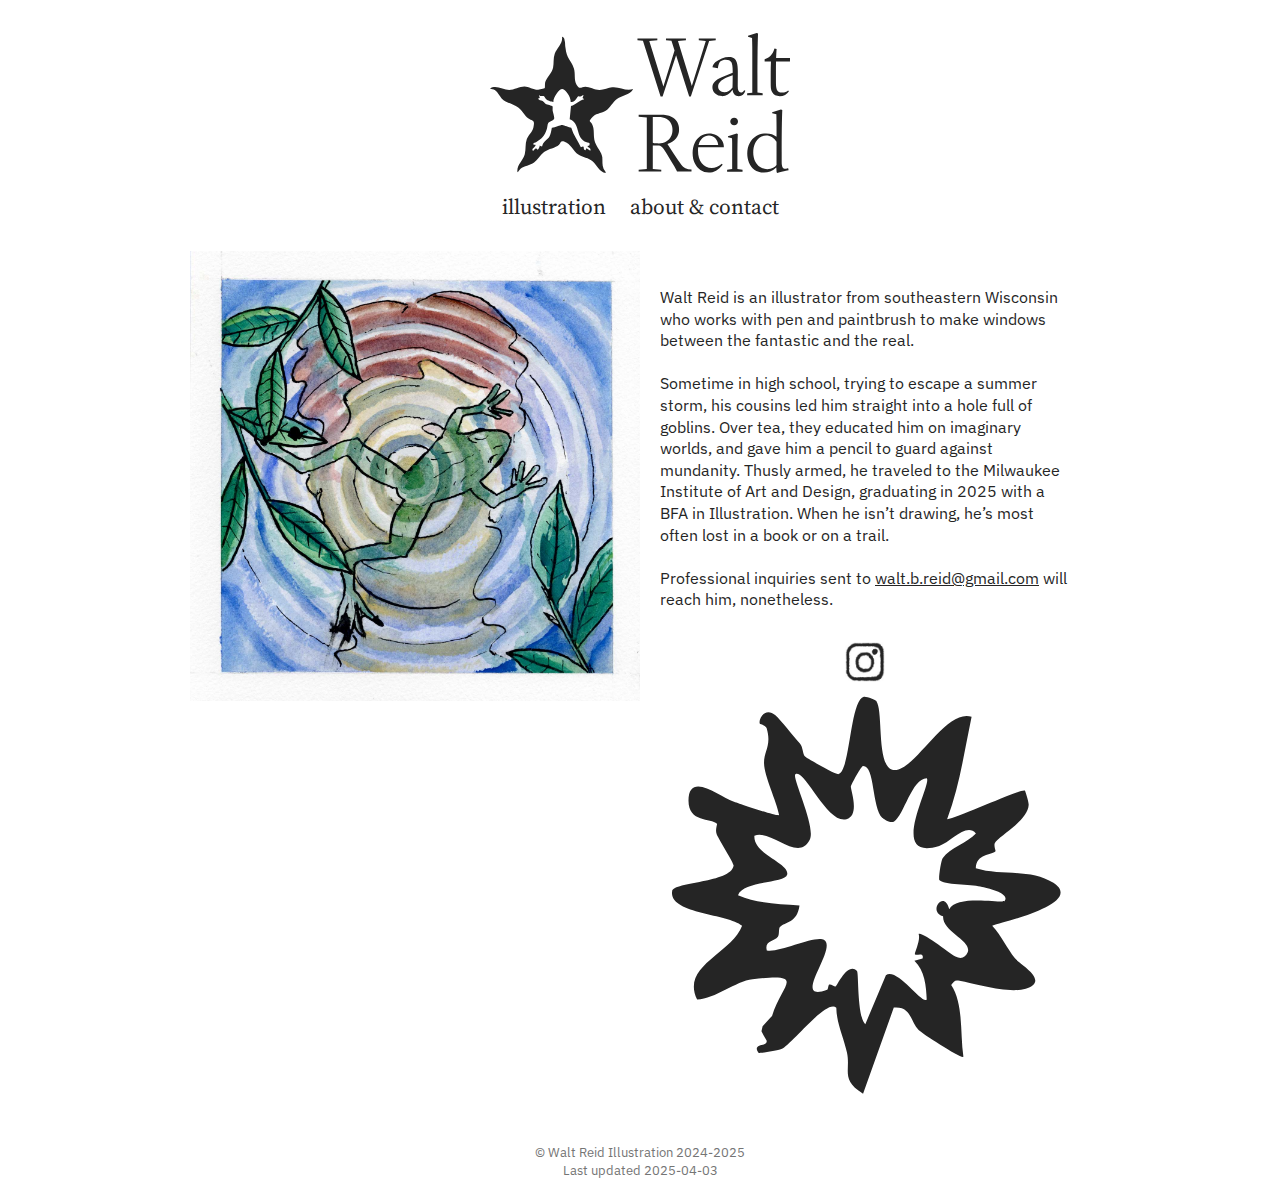
==== commit b80817ab: "Add svg blog logo" ====
--- a/about.html
+++ b/about.html
@@ -62,7 +62,18 @@
          </p>
          <div class="ContactLinks">
             <span class="AboutLink"><a href="https://www.instagram.com/walt.b.reid/"><img src="Images/Instagram.jpg" id="InstagramThumbnail" alt="See Walt on Instagram" title="Walt on Instagram" width="40" height="40"></a></span>
-            <span class="AboutLink"><a href="https://estival.bearblog.dev/"><img src="Images/Blog.jpg" id="BlogThumbnail" alt="See Walt's Blog" title="Walt's Blog" width="40" height="40"></a></span>
+            <span class="AboutLink"><a href="https://estival.bearblog.dev/"><?xml version="1.0" encoding="UTF-8"?>
+                <svg id="BlogThumbnail" alt="See Walt's Blog" title="Walt's Blog" xmlns="http://www.w3.org/2000/svg" version="1.1" viewBox="0 0 40 40">
+                  <defs>
+                    <style>
+                      .st0 {
+                        fill: #252525;
+                      }
+                    </style>
+                  </defs>
+                  <path class="st0" d="M21.11,1.29c.69.96-.01,6.21,1.54,6.68,1.99.6,5.12-6.04,7.75-5.17-.72,3.4-1.16,6.74-2.39,10,1.1-.14,7.25-3.02,7.58-2.79.06.04.4,1.18.38,1.39-.08,1.43-2.31,2.66-3.2,3.58-.32.33.02.88-.04.95-.36.37-1.88.24-1.92,1.65,2.42.76,5.34,0,7.57,1.43,3.01,1.95-4.55,3.73-5.97,4.18.89.94,1.44,2.2,2.22,3.18.36.45,2.69,1.79,1.77,2.61-1.35,1.2-5.4-.07-7.17-.41-.52-.1-.51.05-.82.41,1.23,1.88.85,4.76,1.19,7-.17.22-4.03-2.28-4.37-2.62-.83-.83-.68-2.32-2.42-2.18l-3,8.4c-2.22-1.39-1.19-2.22-1.57-4.01-.3-1.41-1.02-2.86-1.04-4.38-.98-.87-4.35,3.62-5.36,4.04-.35.15-2.16.45-2.23.36-.69-.98.96-.56.79-1.2l-.3-.51-.2-.4.11-.49.92-1c.98-3.2,3.45-4.15-1.9-3.58-1.65.18-3.63,1.91-5.41,1.98-1.6-3.31,3.31-4.42,4.39-7.2-1.44-1.19-7.22-1.17-6.82-3.38.17-.91,5.69-.79,5.99-2.47.05-.26-1.37-2.43-1.65-3.08-.17-.4.07-.98.03-1.01-.59-.59-2.78-.09-2.78-2.25,0-2.95,3.11-.38,4.37.07.55.2,4.3,1.49,4.47,1.33-.26-1.44-1.44-3.74-1.47-5.07-.03-1.19.77-1.69.25-3.42-.1-.32-.65-.36-.66-.41-.18-.5.55-1.7,1.52-.83.54.48,1.7,2.01,2.39,2.74.3.32.26,1.03.5,1.28.13.13,2.98,1.79,3.27,1.71,1.15-.33,1.11-7.22,2.47-7.55.23-.06,1.13.27,1.26.45ZM21.7,12.69c-1.06-1.08-.71-5.12-1.9-5.08-.15,0-1.13,1.75-1.18,2.01s.93,2.8-.43,3.18c-1.87.52-4.09-5.01-4.98-4.39-.39.26,2.04,5.14,1.4,6.4-1.13,2.25-3.78-1.07-5.4-.4-.15,1.82,3.43,2.67,3.2,3.79-.18.9-4.27.56-4.8,2.01,1.96.82,3.91.87,6,1-.24,1.75-1.41,1.56-1.91,2.11-.15.17-.03.71-.2.95-.36.46-1.33.37-1.08,1.33,1.23.27,4.75-1.54,5.6-1.01,1.33.83-3.37,6.19.29,4.86.1-.04.1-.47.2-.52.17-.08.54.26.63.19.18-.15,1.2-2.43,2.08-1.52.18.19,0,4.45.81,5.2l2.01-4.78c1.11-.77,3.53,2.9,3.98,2.38-.04-1.32-.2-2.85-1.2-3.8l.8-.2c.16-.7-.6-.25-.75-.43-.07-.08.58-1.43.36-1.97.24-.33,3.27,2.04,3.59,2.2.57.29,1.01.08,1.2-.41.44-1.13-2.49-2.02-2.4-3.51-1.55-.44.11-2.69.6-.69.6-1.47,5.23-.58,5.4-.8.61-.82-2.02-1.35-2.38-1.42-.86-.18-3.64-.16-3.99-.63-.09-.12.15-1.89.34-2.15.66-.98,2.42-1.49,3.23-2.39-.93-1.11-2.44.86-3.58,1.21-5.14,1.58-.69-6-1.21-6.61-1.47.02-2.22,3.61-3.19,4.22-.29.19-.91-.14-1.11-.34Z"/>
+                </svg>
+            </a></span>
          </div>
       </div>
     </div>
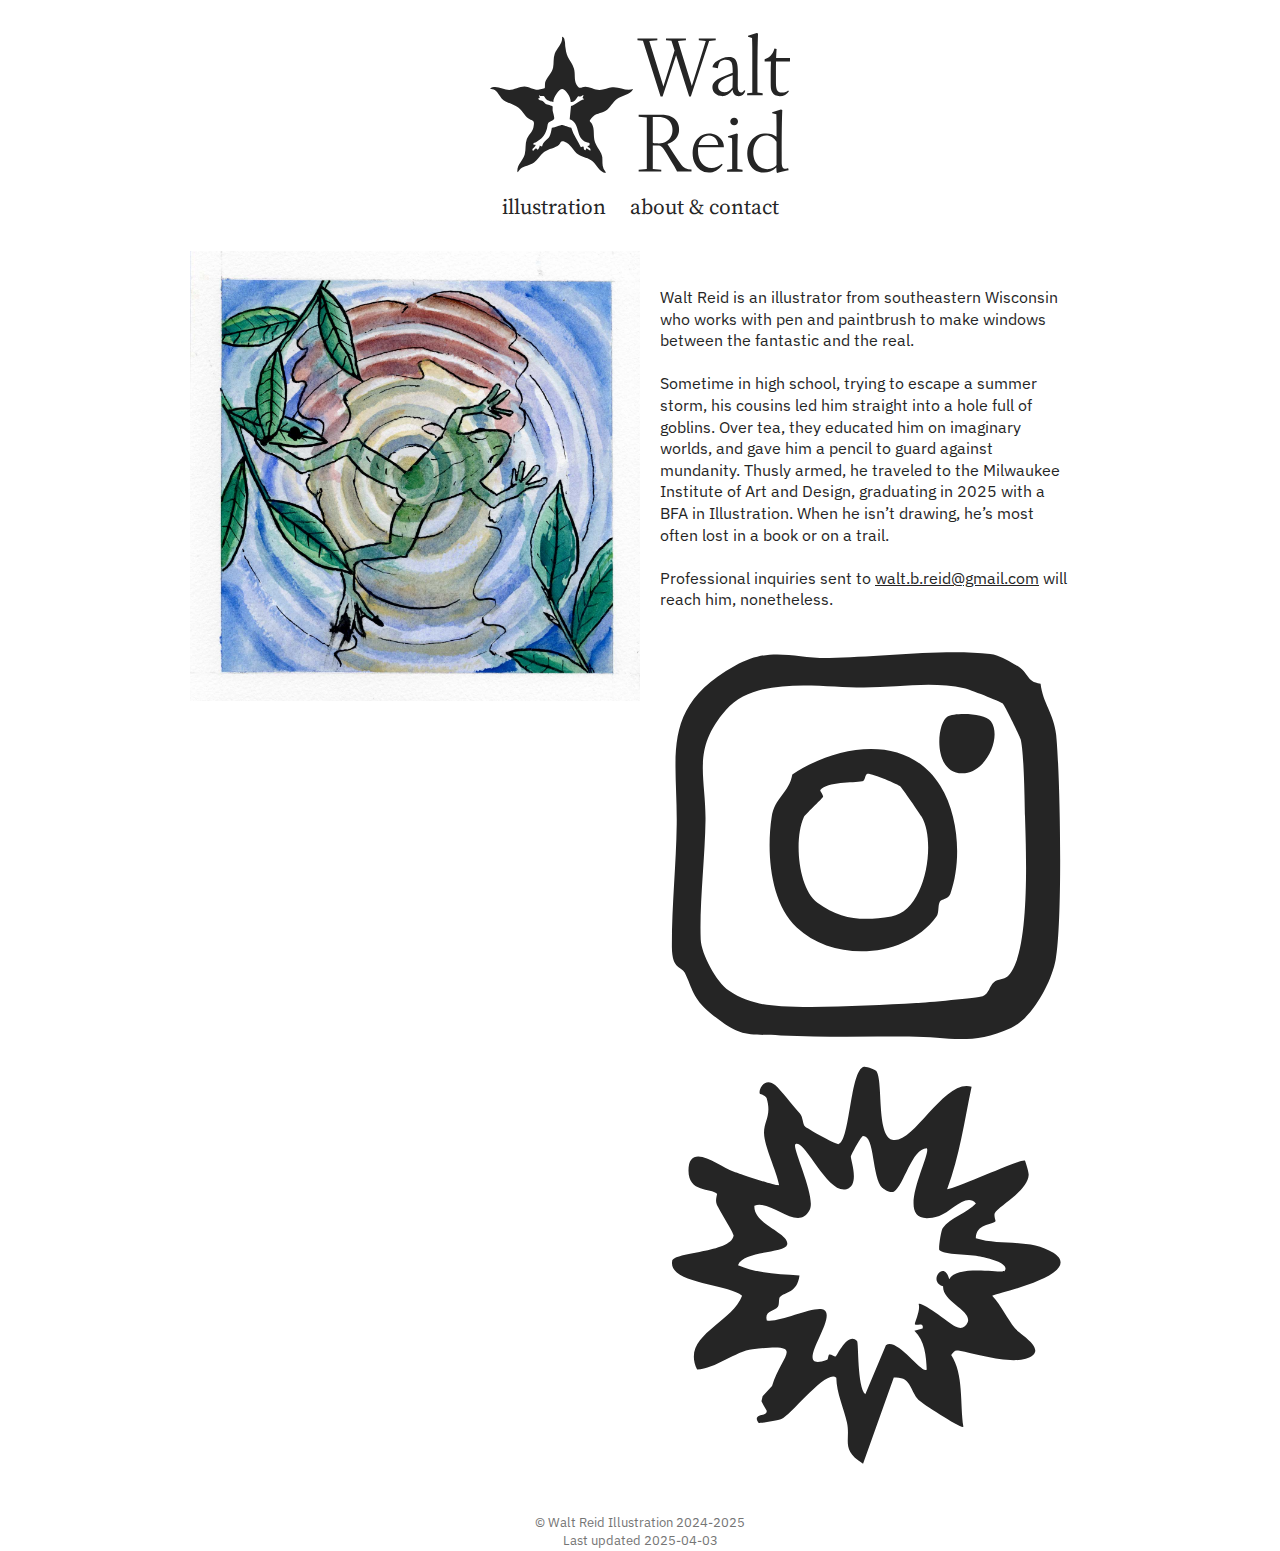
==== commit 89f1e2d5: "Add svg instagram logo" ====
--- a/about.html
+++ b/about.html
@@ -61,7 +61,20 @@
         will reach him, nonetheless.
          </p>
          <div class="ContactLinks">
-            <span class="AboutLink"><a href="https://www.instagram.com/walt.b.reid/"><img src="Images/Instagram.jpg" id="InstagramThumbnail" alt="See Walt on Instagram" title="Walt on Instagram" width="40" height="40"></a></span>
+            <span class="AboutLink"><a href="https://www.instagram.com/walt.b.reid/"><?xml version="1.0" encoding="UTF-8"?>
+                <svg id="InstagramThumbnail" alt="See Walt on Instagram" title="Walt on Instagram" xmlns="http://www.w3.org/2000/svg" version="1.1" viewBox="0 0 40 40">
+                  <defs>
+                    <style>
+                      .st0 {
+                        fill: #252525;
+                     }
+                    </style>
+                  </defs>
+                  <path class="st0" d="M34.62,2.19c1.5.79,1.01,1.69,2.51,1.88.21,1.88,1.3,2.92,1.52,5,.41,4.01.64,18.18-.05,21.93-.4,2.2-2.29,5.73-4.36,6.65-3.98,1.78-6.05.84-9.94.83-4.23,0-8.32.09-12.51-.1-3.49-.15-3.89.27-6.95-2.24-1.66-1.37-1.66-2.31-2.42-3.86-.31-.63-1.24-.28-1.26-2.49-.02-3.95.42-8.06.47-12C1.71,11.05,0,6.37,7.32,2.32c3.57-1.97,5.6-.71,9.23-.77,4.45-.06,11.34-.92,15.66-.37.9.11,1.63.6,2.4,1.01ZM33.87,32.67c2.32-1.99,1.83-12.48,1.74-15.69-.04-1.53-.1-6.41-.44-7.53-.1-.32-1.57-3.33-1.73-3.45-.27-.21-3.32-1.39-3.75-1.48-3.24-.73-6.65-.06-9.88-.07-4.01-.01-10.43-1.21-13.38,2.19-3.38,3.89-1.94,6.46-1.99,10.77-.05,3.65-.6,8.13-.47,11.6.06,1.47,1.53,4.17,2.74,5,1.61,1.11,3.24,1.41,5.13,1.52,3.6.21,9.45-.09,13.17-.31.89-.05,6.06-.51,6.47-.67.65-.26.64-.99,1.1-1.36.38-.31,1.01-.28,1.28-.52Z"/>
+                  <path class="st0" d="M27.31,25.31c-.23.41-.05,1.06-.34,1.47-2.97,4.11-9.97,4.53-13.63,1.08-2.6-2.44-2.96-7.34-2.45-10.76.29-1.95,1.69-2.36,2.02-4.18,4.41-2.91,11.19-4.1,14.45,1.12,1.81,2.91,2.08,7.38.97,10.51-.19.52-.88.53-1.02.76ZM23.48,14.11c-.24-.22-2.95-1.36-3.28-1.24-.22.08-.15.65-.47.72-.89.18-3.39,0-4.09.86-.06.07.35.54.26.67-.12.19-1.77,1.74-1.88,1.99-.96,2.15-.54,6.93,1.34,8.32,2.29,1.7,4.44,1.79,7.21,1.35,3.35-.53,4.41-7.26,2.96-9.72-.19-.33-1.92-2.82-2.06-2.94Z"/>
+                  <path class="st0" d="M32.28,7.73c1.09,1.52-.42,4.86-2.52,5.07-3.18.32-2.84-4.87-1.7-5.53.63-.37,3.61-.38,4.22.46Z"/>
+                </svg>
+            </a></span>
             <span class="AboutLink"><a href="https://estival.bearblog.dev/"><?xml version="1.0" encoding="UTF-8"?>
                 <svg id="BlogThumbnail" alt="See Walt's Blog" title="Walt's Blog" xmlns="http://www.w3.org/2000/svg" version="1.1" viewBox="0 0 40 40">
                   <defs>
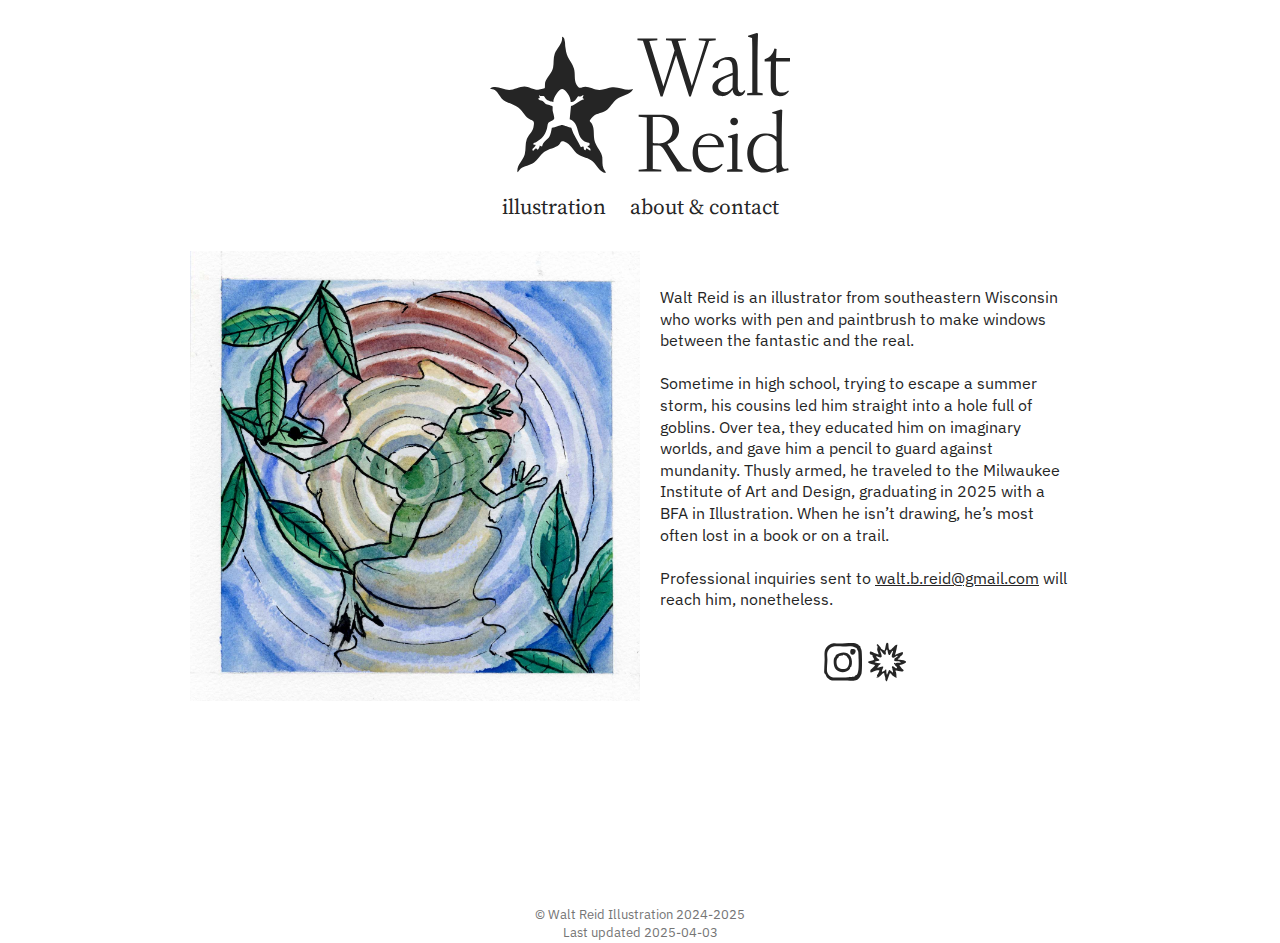
==== commit 0ae4b38b: "Hotfix svg links size" ====
--- a/about.html
+++ b/about.html
@@ -14,29 +14,23 @@
         as="style"
         onload="this.onload=null; this.rel='stylesheet'; document.body.classList.add('fontLoaded')">
     <link rel="stylesheet" href="style.css?v=20241129">
+    <link rel="icon" type="image/svg+xml" href="Images/Favicon.svg">
 </head>
 <body>
     <div class="head">
         <a href="/"><?xml version="1.0" encoding="UTF-8"?>
             <svg id="LogoImage" alt="Walt Reid Illustration" xmlns="http://www.w3.org/2000/svg" version="1.1" viewBox="0 0 350 150">
-              <defs>
-                <style>
-                  .st0 {
-                    fill: #252525;
-                  }
-                </style>
-              </defs>
               <g>
-                <path class="st0" d="M195.58,68.45l-17.64-55.58-5.48-.6v-1.88h19.87v1.88l-8.05.69,14.13,45.47,11.13-35.97-3.08-9.59-5.48-.6v-1.88h19.95v1.88l-7.96.69,13.87,45.13,13.96-45.04-7.02-.77v-1.88h16.96v1.88l-6.59.77-18.32,55.4h-1.63l-13.1-41.1-13.53,41.1h-1.97Z"/>
-                <path class="st0" d="M257.07,68.11c-2.74,0-5.04-.84-6.89-2.53-1.86-1.68-2.78-3.78-2.78-6.29,0-4.17,3.11-7.54,9.33-10.1l10.96-4.54v-1.54c0-4.34-.47-7.34-1.41-8.99-.94-1.65-2.78-2.48-5.52-2.48-2.17,0-3.91.57-5.22,1.71-1.31,1.14-2.2,3.48-2.66,7.02l-5.4-1.2c.29-1.83,1.3-3.51,3.04-5.05s3.82-2.78,6.25-3.72,4.81-1.41,7.15-1.41c2.06,0,3.74.44,5.05,1.33,1.31.89,2.28,2.4,2.91,4.54.63,2.14.94,5.12.94,8.95,0,2.46-.01,4.9-.04,7.32-.03,2.43-.04,4.84-.04,7.24-.06,4.11,1,6.16,3.17,6.16,1.31,0,2.4-.77,3.25-2.31l1.2.51c-1.03,3.6-3.2,5.4-6.51,5.4-3.71,0-5.79-2.11-6.25-6.34-2.8,4.23-6.31,6.34-10.53,6.34ZM253.13,58.44c0,1.71.57,3.1,1.71,4.15,1.14,1.06,2.63,1.58,4.45,1.58,3.2.06,5.94-1.51,8.22-4.71.06-2.05.1-4.11.13-6.17.03-2.05.04-4.11.04-6.16l-4.8,1.97c-3.42,1.43-5.91,2.88-7.45,4.37-1.54,1.49-2.31,3.14-2.31,4.97Z"/>
-                <path class="st0" d="M282.16,67.17v-1.97l5.14-.51V27.27c0-2.91-.01-5.82-.04-8.73-.03-2.91-.1-5.79-.21-8.65l-4.03-1.03v-1.11l8.65-2.74,1.37.6c-.11,3.25-.22,6.35-.3,9.29-.09,2.94-.14,5.95-.17,9.03-.03,3.08-.06,6.49-.09,10.23-.03,3.74-.04,8.09-.04,13.06v17.38l5.22.6v1.97h-15.5Z"/>
-                <path class="st0" d="M314.79,68.2c-3.6,0-6.11-1.28-7.54-3.85-.63-1.08-1.04-2.24-1.24-3.47-.2-1.23-.3-3.21-.3-5.95v-10.66c0-3.57.09-7.15.26-10.75h-6.34v-2.23c2.45-.63,4.51-1.85,6.17-3.68,1.65-1.83,2.88-4.17,3.68-7.02l2.14.34c-.11,1.54-.21,3.07-.3,4.58-.09,1.51-.16,3.04-.21,4.58h13.87v3.43h-13.96c-.06,3.14-.09,6.25-.09,9.33v9.25c0,2.8.06,4.84.17,6.12.11,1.28.37,2.44.77,3.47.86,1.94,2.68,2.91,5.48,2.91,2.34,0,4.25-.71,5.74-2.14l.86.86c-.97,1.54-2.27,2.74-3.9,3.6-1.63.86-3.38,1.28-5.27,1.28Z"/>
-                <path class="st0" d="M173.66,143.63v-1.97l8.14-.6v-51.64l-8.14-.69v-1.97h11.39v.09h10.53c4.4,0,7.96.64,10.7,1.93,2.74,1.28,4.72,3.01,5.95,5.18,1.23,2.17,1.84,4.57,1.84,7.19.06,3.71-.97,6.82-3.08,9.33-2.11,2.51-4.97,4.37-8.56,5.57,2.11,3.31,4.32,6.71,6.64,10.19,2.31,3.48,4.72,6.99,7.24,10.53,1.03,1.54,2.38,2.67,4.07,3.38,1.68.71,3.72,1.18,6.12,1.41v2.05h-14.47c-.86-1.77-2.03-3.94-3.51-6.51s-3.1-5.27-4.84-8.09c-1.74-2.83-3.41-5.47-5.01-7.92-1.6-2.4-3.17-3.6-4.71-3.6h-6.17v23.55l8.48.6v1.97h-22.61ZM187.79,89v25.69c.91.34,1.88.54,2.91.6,1.03.06,2.08.09,3.17.09,2.57,0,4.88-.57,6.94-1.71,2.06-1.14,3.68-2.73,4.88-4.75s1.8-4.35,1.8-6.98c0-2.34-.5-4.49-1.5-6.46-1-1.97-2.54-3.54-4.62-4.71-2.08-1.17-4.72-1.75-7.92-1.75h-5.65Z"/>
-                <path class="st0" d="M243.79,144.57c-3.14,0-5.94-.84-8.39-2.53s-4.37-3.99-5.74-6.94c-1.37-2.94-2.05-6.32-2.05-10.15s.7-7.12,2.1-10.06c1.4-2.94,3.34-5.25,5.82-6.94,2.48-1.68,5.32-2.53,8.52-2.53,2.68,0,5.15.63,7.41,1.88,2.25,1.26,4.05,2.94,5.4,5.05,1.34,2.11,2.01,4.43,2.01,6.94h-25.69c-.11,1.14-.17,2.31-.17,3.51,0,5.14,1.25,9.29,3.77,12.46,2.51,3.17,5.82,4.75,9.93,4.75,1.71,0,3.35-.33,4.92-.99,1.57-.66,3.3-1.73,5.18-3.21l.86.86c-4.17,5.25-8.79,7.88-13.87,7.88ZM243.97,107.49c-2.51,0-4.68.86-6.51,2.57-1.83,1.71-3.11,4.02-3.85,6.94h19.61c-.4-2.91-1.43-5.22-3.08-6.94-1.66-1.71-3.71-2.57-6.17-2.57Z"/>
-                <path class="st0" d="M262.12,143.63v-1.97l5.05-.6v-25.56c0-1.74-.06-3.5-.17-5.27l-4.02-.94v-1.11l8.65-2.74,1.2.6c-.17,3.25-.29,6.92-.34,11-.06,4.08-.09,8.58-.09,13.49v10.53l5.14.6v1.97h-15.41ZM269.14,97.3c-1.03,0-1.93-.37-2.7-1.11-.77-.74-1.16-1.65-1.16-2.74,0-1.03.39-1.91,1.16-2.65s1.67-1.11,2.7-1.11c1.08,0,2,.37,2.74,1.11.74.74,1.11,1.63,1.11,2.65,0,1.09-.37,2-1.11,2.74s-1.66,1.11-2.74,1.11Z"/>
-                <path class="st0" d="M312.39,145l-.77-.69-.34-4.8c-2.06,1.94-4.1,3.27-6.12,3.98-2.03.71-4.07,1.07-6.12,1.07-4,0-7.24-.94-9.72-2.83-2.48-1.88-4.28-4.28-5.4-7.19-1.11-2.91-1.67-5.91-1.67-8.99,0-3.88.8-7.33,2.4-10.36,1.6-3.03,3.81-5.41,6.64-7.15s6.09-2.61,9.81-2.61c4.34,0,7.82,1.14,10.45,3.42v-5.14c0-2.91-.01-5.81-.04-8.69-.03-2.88-.07-5.78-.13-8.69l-4.2-1.03v-1.11l8.73-2.74,1.37.6c-.17,4.34-.3,8.53-.39,12.59-.09,4.05-.14,8.39-.17,13.02-.03,4.62-.04,9.96-.04,16.01v10.28c0,2.4.29,4.12.86,5.18.57,1.06,1.54,1.58,2.91,1.58.4,0,.88-.06,1.45-.17s1-.2,1.29-.26l.43,1.97c-.91.12-2.13.34-3.64.69-1.51.34-2.98.71-4.41,1.11-1.43.4-2.48.71-3.17.94ZM302.28,141.15c2.34,0,4.29-.47,5.87-1.41,1.57-.94,2.7-1.87,3.38-2.78v-23.21c-1.14-1.88-2.6-3.4-4.37-4.54s-3.77-1.71-5.99-1.71c-2.57,0-4.82.74-6.76,2.23-1.94,1.48-3.46,3.51-4.54,6.08-1.09,2.57-1.63,5.45-1.63,8.65s.61,6.22,1.84,8.73c1.23,2.51,2.9,4.47,5.01,5.87,2.11,1.4,4.51,2.1,7.19,2.1Z"/>
+                <path class="svgPath" d="M195.58,68.45l-17.64-55.58-5.48-.6v-1.88h19.87v1.88l-8.05.69,14.13,45.47,11.13-35.97-3.08-9.59-5.48-.6v-1.88h19.95v1.88l-7.96.69,13.87,45.13,13.96-45.04-7.02-.77v-1.88h16.96v1.88l-6.59.77-18.32,55.4h-1.63l-13.1-41.1-13.53,41.1h-1.97Z"/>
+                <path class="svgPath" d="M257.07,68.11c-2.74,0-5.04-.84-6.89-2.53-1.86-1.68-2.78-3.78-2.78-6.29,0-4.17,3.11-7.54,9.33-10.1l10.96-4.54v-1.54c0-4.34-.47-7.34-1.41-8.99-.94-1.65-2.78-2.48-5.52-2.48-2.17,0-3.91.57-5.22,1.71-1.31,1.14-2.2,3.48-2.66,7.02l-5.4-1.2c.29-1.83,1.3-3.51,3.04-5.05s3.82-2.78,6.25-3.72,4.81-1.41,7.15-1.41c2.06,0,3.74.44,5.05,1.33,1.31.89,2.28,2.4,2.91,4.54.63,2.14.94,5.12.94,8.95,0,2.46-.01,4.9-.04,7.32-.03,2.43-.04,4.84-.04,7.24-.06,4.11,1,6.16,3.17,6.16,1.31,0,2.4-.77,3.25-2.31l1.2.51c-1.03,3.6-3.2,5.4-6.51,5.4-3.71,0-5.79-2.11-6.25-6.34-2.8,4.23-6.31,6.34-10.53,6.34ZM253.13,58.44c0,1.71.57,3.1,1.71,4.15,1.14,1.06,2.63,1.58,4.45,1.58,3.2.06,5.94-1.51,8.22-4.71.06-2.05.1-4.11.13-6.17.03-2.05.04-4.11.04-6.16l-4.8,1.97c-3.42,1.43-5.91,2.88-7.45,4.37-1.54,1.49-2.31,3.14-2.31,4.97Z"/>
+                <path class="svgPath" d="M282.16,67.17v-1.97l5.14-.51V27.27c0-2.91-.01-5.82-.04-8.73-.03-2.91-.1-5.79-.21-8.65l-4.03-1.03v-1.11l8.65-2.74,1.37.6c-.11,3.25-.22,6.35-.3,9.29-.09,2.94-.14,5.95-.17,9.03-.03,3.08-.06,6.49-.09,10.23-.03,3.74-.04,8.09-.04,13.06v17.38l5.22.6v1.97h-15.5Z"/>
+                <path class="svgPath" d="M314.79,68.2c-3.6,0-6.11-1.28-7.54-3.85-.63-1.08-1.04-2.24-1.24-3.47-.2-1.23-.3-3.21-.3-5.95v-10.66c0-3.57.09-7.15.26-10.75h-6.34v-2.23c2.45-.63,4.51-1.85,6.17-3.68,1.65-1.83,2.88-4.17,3.68-7.02l2.14.34c-.11,1.54-.21,3.07-.3,4.58-.09,1.51-.16,3.04-.21,4.58h13.87v3.43h-13.96c-.06,3.14-.09,6.25-.09,9.33v9.25c0,2.8.06,4.84.17,6.12.11,1.28.37,2.44.77,3.47.86,1.94,2.68,2.91,5.48,2.91,2.34,0,4.25-.71,5.74-2.14l.86.86c-.97,1.54-2.27,2.74-3.9,3.6-1.63.86-3.38,1.28-5.27,1.28Z"/>
+                <path class="svgPath" d="M173.66,143.63v-1.97l8.14-.6v-51.64l-8.14-.69v-1.97h11.39v.09h10.53c4.4,0,7.96.64,10.7,1.93,2.74,1.28,4.72,3.01,5.95,5.18,1.23,2.17,1.84,4.57,1.84,7.19.06,3.71-.97,6.82-3.08,9.33-2.11,2.51-4.97,4.37-8.56,5.57,2.11,3.31,4.32,6.71,6.64,10.19,2.31,3.48,4.72,6.99,7.24,10.53,1.03,1.54,2.38,2.67,4.07,3.38,1.68.71,3.72,1.18,6.12,1.41v2.05h-14.47c-.86-1.77-2.03-3.94-3.51-6.51s-3.1-5.27-4.84-8.09c-1.74-2.83-3.41-5.47-5.01-7.92-1.6-2.4-3.17-3.6-4.71-3.6h-6.17v23.55l8.48.6v1.97h-22.61ZM187.79,89v25.69c.91.34,1.88.54,2.91.6,1.03.06,2.08.09,3.17.09,2.57,0,4.88-.57,6.94-1.71,2.06-1.14,3.68-2.73,4.88-4.75s1.8-4.35,1.8-6.98c0-2.34-.5-4.49-1.5-6.46-1-1.97-2.54-3.54-4.62-4.71-2.08-1.17-4.72-1.75-7.92-1.75h-5.65Z"/>
+                <path class="svgPath" d="M243.79,144.57c-3.14,0-5.94-.84-8.39-2.53s-4.37-3.99-5.74-6.94c-1.37-2.94-2.05-6.32-2.05-10.15s.7-7.12,2.1-10.06c1.4-2.94,3.34-5.25,5.82-6.94,2.48-1.68,5.32-2.53,8.52-2.53,2.68,0,5.15.63,7.41,1.88,2.25,1.26,4.05,2.94,5.4,5.05,1.34,2.11,2.01,4.43,2.01,6.94h-25.69c-.11,1.14-.17,2.31-.17,3.51,0,5.14,1.25,9.29,3.77,12.46,2.51,3.17,5.82,4.75,9.93,4.75,1.71,0,3.35-.33,4.92-.99,1.57-.66,3.3-1.73,5.18-3.21l.86.86c-4.17,5.25-8.79,7.88-13.87,7.88ZM243.97,107.49c-2.51,0-4.68.86-6.51,2.57-1.83,1.71-3.11,4.02-3.85,6.94h19.61c-.4-2.91-1.43-5.22-3.08-6.94-1.66-1.71-3.71-2.57-6.17-2.57Z"/>
+                <path class="svgPath" d="M262.12,143.63v-1.97l5.05-.6v-25.56c0-1.74-.06-3.5-.17-5.27l-4.02-.94v-1.11l8.65-2.74,1.2.6c-.17,3.25-.29,6.92-.34,11-.06,4.08-.09,8.58-.09,13.49v10.53l5.14.6v1.97h-15.41ZM269.14,97.3c-1.03,0-1.93-.37-2.7-1.11-.77-.74-1.16-1.65-1.16-2.74,0-1.03.39-1.91,1.16-2.65s1.67-1.11,2.7-1.11c1.08,0,2,.37,2.74,1.11.74.74,1.11,1.63,1.11,2.65,0,1.09-.37,2-1.11,2.74s-1.66,1.11-2.74,1.11Z"/>
+                <path class="svgPath" d="M312.39,145l-.77-.69-.34-4.8c-2.06,1.94-4.1,3.27-6.12,3.98-2.03.71-4.07,1.07-6.12,1.07-4,0-7.24-.94-9.72-2.83-2.48-1.88-4.28-4.28-5.4-7.19-1.11-2.91-1.67-5.91-1.67-8.99,0-3.88.8-7.33,2.4-10.36,1.6-3.03,3.81-5.41,6.64-7.15s6.09-2.61,9.81-2.61c4.34,0,7.82,1.14,10.45,3.42v-5.14c0-2.91-.01-5.81-.04-8.69-.03-2.88-.07-5.78-.13-8.69l-4.2-1.03v-1.11l8.73-2.74,1.37.6c-.17,4.34-.3,8.53-.39,12.59-.09,4.05-.14,8.39-.17,13.02-.03,4.62-.04,9.96-.04,16.01v10.28c0,2.4.29,4.12.86,5.18.57,1.06,1.54,1.58,2.91,1.58.4,0,.88-.06,1.45-.17s1-.2,1.29-.26l.43,1.97c-.91.12-2.13.34-3.64.69-1.51.34-2.98.71-4.41,1.11-1.43.4-2.48.71-3.17.94ZM302.28,141.15c2.34,0,4.29-.47,5.87-1.41,1.57-.94,2.7-1.87,3.38-2.78v-23.21c-1.14-1.88-2.6-3.4-4.37-4.54s-3.77-1.71-5.99-1.71c-2.57,0-4.82.74-6.76,2.23-1.94,1.48-3.46,3.51-4.54,6.08-1.09,2.57-1.63,5.45-1.63,8.65s.61,6.22,1.84,8.73c1.23,2.51,2.9,4.47,5.01,5.87,2.11,1.4,4.51,2.1,7.19,2.1Z"/>
               </g>
-              <path class="st0" d="M140.67,82.81c4.22-2.63,7.04-8.93,11.24-11.9,5.14-3.65,13.57-3.78,16.24-9.89-7.59,2.51-13.25-2.62-21.05-1.77-3.52.38-8.56,2.81-12.78,2.67-4.59-.15-9.96-3.18-13.89-3.21-3.99-.03-5.64,3.51-8.72-1.68-3.06-5.15-1.04-11.38-2.88-16.81-2.92-8.61-7.1-9.14-8.4-20.76-.44-3.93-.15-4.44-.69-6.57-.06-.24-.3-3.91-2.72-4.16,1.03,6.89-5.12,11.12-7.29,17.14-1.62,4.49-.71,9.34-1.67,13.76-1.24,5.71-6.45,9.73-7.8,14.49-.51,1.81-.14,5.47-.48,5.95-.21.3-6.12,1.79-7.12,1.75-4.05-.13-9.36-3.21-13.02-3.34-4.48-.16-10.76,3.42-15.35,3.42-6.06,0-13.54-5.59-19.28-1.31,1.9.66,3.23.51,5.1,1.75,2.9,1.92,4.3,5.74,6.53,8.04,4.81,4.94,11.43,5.29,16.61,9.11,3.92,2.89,6.46,8.25,9.89,10.68,4.71,3.34,7.06.84,5.2,9.47-.95,4.42-4.97,7.09-6.52,11.48-1.85,5.28-.7,10.02-2.06,15.09-1.78,6.68-8.3,10.7-7.32,17.95,1.54-.57,1.71-2.27,3.1-3.32,3.46-2.63,9.56-3.33,13.52-6.22,3.34-2.44,6.26-7.66,10.01-10.53,4.71-3.6,11.31-3.86,14.95-7.34,2.17-2.07,1.23-4.4,5.59-3.06,5.86,1.81,8.8,9.41,13.73,12.85,4.27,2.98,10.22,3.16,14.48,6.95,4.12,3.66,6.56,10.54,12.9,11.52.14-1.82-1.51-2.6-2.15-4.27-1.63-4.26-.9-7.44-1.26-11.59-.42-4.79-5.57-10.06-7.29-15-2.21-6.34.01-12.66-3.12-18.3-1.48-2.67-3.55-1.6-.75-5.26,4.42-5.76,9.45-4.61,14.52-7.76ZM125.3,122.71l-3.86-2.57c-.45.74-.83,3.16-2.13,1.71-1.25-1.39.74-4.62-3.43-2.56-2.9-6.58-7.56-12.4-9.61-19.54-2.46-.22-7.01-2.62-8.87-2.77-2.12-.17-7.66,2.96-10.56,2.7-.44,2.85-1.26,7.21-2.78,9.64-1.09,1.75-4.5,3.77-5.94,6.08-1.48,2.36.22,4.11-3.38,2.16-.12,1.63-.86,3.22-2.15,4.26-2.23-3.44-3.27.8-4.29.88-.47.04-1.5-.79-.43-2.13.64-.8,3.6-2.98,2.48-3.78-.34-.24-1.27.08-1.56-.11-1.88-1.22,1.66-1.99,2.23-2.34,6.21-3.78,8.54-6.28,10.81-13.23.62-1.89.52-4.62,1.42-6.11.81-1.35,5.41-2.47,5.96-4.57.32-1.23-1.25-5.82-1.54-7.64-.21-1.32.25-3.91-.19-4.53-.55-.79-5.49-1.64-6.71-2.28-1.05-.55-1.88-2.06-3.14-2.86-1.55-.97-4.09-.73-4.6-2.67l1.78-.48-.92-2.96c1.33,1.72,4.43.76,5.12,1.24.98.67,1.27,2.63,3.12,3.8.95.6,5.94,2.37,6.32,1.83-.72-3.6,5.58-13.24,8.98-12.91,3.54.34,8.83,9.08,8.17,12.91,4.24,1.18,6.1-4.61,7.68-5.57.5-.31,1.43.3,2.03.16,1.98-.46,4.42-3.94,2.23,1.5l1.77,1.33c-5.01,1.15-8.42,5.37-13.33,6.81l-1.29,13.24c10.47,3.48,5.91,16.98,14.88,22.12,1.59.91,4.59,1.35,4.89,1.55.09.06.11,1.63.01,2.14-.11.55-2.46.03-1.73,1.7.55,1.25,3.63.77,2.57,3.86Z"/>
+              <path class="svgPath" d="M140.67,82.81c4.22-2.63,7.04-8.93,11.24-11.9,5.14-3.65,13.57-3.78,16.24-9.89-7.59,2.51-13.25-2.62-21.05-1.77-3.52.38-8.56,2.81-12.78,2.67-4.59-.15-9.96-3.18-13.89-3.21-3.99-.03-5.64,3.51-8.72-1.68-3.06-5.15-1.04-11.38-2.88-16.81-2.92-8.61-7.1-9.14-8.4-20.76-.44-3.93-.15-4.44-.69-6.57-.06-.24-.3-3.91-2.72-4.16,1.03,6.89-5.12,11.12-7.29,17.14-1.62,4.49-.71,9.34-1.67,13.76-1.24,5.71-6.45,9.73-7.8,14.49-.51,1.81-.14,5.47-.48,5.95-.21.3-6.12,1.79-7.12,1.75-4.05-.13-9.36-3.21-13.02-3.34-4.48-.16-10.76,3.42-15.35,3.42-6.06,0-13.54-5.59-19.28-1.31,1.9.66,3.23.51,5.1,1.75,2.9,1.92,4.3,5.74,6.53,8.04,4.81,4.94,11.43,5.29,16.61,9.11,3.92,2.89,6.46,8.25,9.89,10.68,4.71,3.34,7.06.84,5.2,9.47-.95,4.42-4.97,7.09-6.52,11.48-1.85,5.28-.7,10.02-2.06,15.09-1.78,6.68-8.3,10.7-7.32,17.95,1.54-.57,1.71-2.27,3.1-3.32,3.46-2.63,9.56-3.33,13.52-6.22,3.34-2.44,6.26-7.66,10.01-10.53,4.71-3.6,11.31-3.86,14.95-7.34,2.17-2.07,1.23-4.4,5.59-3.06,5.86,1.81,8.8,9.41,13.73,12.85,4.27,2.98,10.22,3.16,14.48,6.95,4.12,3.66,6.56,10.54,12.9,11.52.14-1.82-1.51-2.6-2.15-4.27-1.63-4.26-.9-7.44-1.26-11.59-.42-4.79-5.57-10.06-7.29-15-2.21-6.34.01-12.66-3.12-18.3-1.48-2.67-3.55-1.6-.75-5.26,4.42-5.76,9.45-4.61,14.52-7.76ZM125.3,122.71l-3.86-2.57c-.45.74-.83,3.16-2.13,1.71-1.25-1.39.74-4.62-3.43-2.56-2.9-6.58-7.56-12.4-9.61-19.54-2.46-.22-7.01-2.62-8.87-2.77-2.12-.17-7.66,2.96-10.56,2.7-.44,2.85-1.26,7.21-2.78,9.64-1.09,1.75-4.5,3.77-5.94,6.08-1.48,2.36.22,4.11-3.38,2.16-.12,1.63-.86,3.22-2.15,4.26-2.23-3.44-3.27.8-4.29.88-.47.04-1.5-.79-.43-2.13.64-.8,3.6-2.98,2.48-3.78-.34-.24-1.27.08-1.56-.11-1.88-1.22,1.66-1.99,2.23-2.34,6.21-3.78,8.54-6.28,10.81-13.23.62-1.89.52-4.62,1.42-6.11.81-1.35,5.41-2.47,5.96-4.57.32-1.23-1.25-5.82-1.54-7.64-.21-1.32.25-3.91-.19-4.53-.55-.79-5.49-1.64-6.71-2.28-1.05-.55-1.88-2.06-3.14-2.86-1.55-.97-4.09-.73-4.6-2.67l1.78-.48-.92-2.96c1.33,1.72,4.43.76,5.12,1.24.98.67,1.27,2.63,3.12,3.8.95.6,5.94,2.37,6.32,1.83-.72-3.6,5.58-13.24,8.98-12.91,3.54.34,8.83,9.08,8.17,12.91,4.24,1.18,6.1-4.61,7.68-5.57.5-.31,1.43.3,2.03.16,1.98-.46,4.42-3.94,2.23,1.5l1.77,1.33c-5.01,1.15-8.42,5.37-13.33,6.81l-1.29,13.24c10.47,3.48,5.91,16.98,14.88,22.12,1.59.91,4.59,1.35,4.89,1.55.09.06.11,1.63.01,2.14-.11.55-2.46.03-1.73,1.7.55,1.25,3.63.77,2.57,3.86Z"/>
             </svg>
         </a>
         <div class="NavBar">
@@ -62,29 +56,15 @@
          </p>
          <div class="ContactLinks">
             <span class="AboutLink"><a href="https://www.instagram.com/walt.b.reid/"><?xml version="1.0" encoding="UTF-8"?>
-                <svg id="InstagramThumbnail" alt="See Walt on Instagram" title="Walt on Instagram" xmlns="http://www.w3.org/2000/svg" version="1.1" viewBox="0 0 40 40">
-                  <defs>
-                    <style>
-                      .st0 {
-                        fill: #252525;
-                     }
-                    </style>
-                  </defs>
-                  <path class="st0" d="M34.62,2.19c1.5.79,1.01,1.69,2.51,1.88.21,1.88,1.3,2.92,1.52,5,.41,4.01.64,18.18-.05,21.93-.4,2.2-2.29,5.73-4.36,6.65-3.98,1.78-6.05.84-9.94.83-4.23,0-8.32.09-12.51-.1-3.49-.15-3.89.27-6.95-2.24-1.66-1.37-1.66-2.31-2.42-3.86-.31-.63-1.24-.28-1.26-2.49-.02-3.95.42-8.06.47-12C1.71,11.05,0,6.37,7.32,2.32c3.57-1.97,5.6-.71,9.23-.77,4.45-.06,11.34-.92,15.66-.37.9.11,1.63.6,2.4,1.01ZM33.87,32.67c2.32-1.99,1.83-12.48,1.74-15.69-.04-1.53-.1-6.41-.44-7.53-.1-.32-1.57-3.33-1.73-3.45-.27-.21-3.32-1.39-3.75-1.48-3.24-.73-6.65-.06-9.88-.07-4.01-.01-10.43-1.21-13.38,2.19-3.38,3.89-1.94,6.46-1.99,10.77-.05,3.65-.6,8.13-.47,11.6.06,1.47,1.53,4.17,2.74,5,1.61,1.11,3.24,1.41,5.13,1.52,3.6.21,9.45-.09,13.17-.31.89-.05,6.06-.51,6.47-.67.65-.26.64-.99,1.1-1.36.38-.31,1.01-.28,1.28-.52Z"/>
-                  <path class="st0" d="M27.31,25.31c-.23.41-.05,1.06-.34,1.47-2.97,4.11-9.97,4.53-13.63,1.08-2.6-2.44-2.96-7.34-2.45-10.76.29-1.95,1.69-2.36,2.02-4.18,4.41-2.91,11.19-4.1,14.45,1.12,1.81,2.91,2.08,7.38.97,10.51-.19.52-.88.53-1.02.76ZM23.48,14.11c-.24-.22-2.95-1.36-3.28-1.24-.22.08-.15.65-.47.72-.89.18-3.39,0-4.09.86-.06.07.35.54.26.67-.12.19-1.77,1.74-1.88,1.99-.96,2.15-.54,6.93,1.34,8.32,2.29,1.7,4.44,1.79,7.21,1.35,3.35-.53,4.41-7.26,2.96-9.72-.19-.33-1.92-2.82-2.06-2.94Z"/>
-                  <path class="st0" d="M32.28,7.73c1.09,1.52-.42,4.86-2.52,5.07-3.18.32-2.84-4.87-1.7-5.53.63-.37,3.61-.38,4.22.46Z"/>
+                <svg id="InstagramThumbnail" alt="See Walt on Instagram" title="Walt on Instagram" xmlns="http://www.w3.org/2000/svg" version="1.1" viewBox="0 0 40 40" height="40" width="40">
+                  <path class="svgPath" d="M34.62,2.19c1.5.79,1.01,1.69,2.51,1.88.21,1.88,1.3,2.92,1.52,5,.41,4.01.64,18.18-.05,21.93-.4,2.2-2.29,5.73-4.36,6.65-3.98,1.78-6.05.84-9.94.83-4.23,0-8.32.09-12.51-.1-3.49-.15-3.89.27-6.95-2.24-1.66-1.37-1.66-2.31-2.42-3.86-.31-.63-1.24-.28-1.26-2.49-.02-3.95.42-8.06.47-12C1.71,11.05,0,6.37,7.32,2.32c3.57-1.97,5.6-.71,9.23-.77,4.45-.06,11.34-.92,15.66-.37.9.11,1.63.6,2.4,1.01ZM33.87,32.67c2.32-1.99,1.83-12.48,1.74-15.69-.04-1.53-.1-6.41-.44-7.53-.1-.32-1.57-3.33-1.73-3.45-.27-.21-3.32-1.39-3.75-1.48-3.24-.73-6.65-.06-9.88-.07-4.01-.01-10.43-1.21-13.38,2.19-3.38,3.89-1.94,6.46-1.99,10.77-.05,3.65-.6,8.13-.47,11.6.06,1.47,1.53,4.17,2.74,5,1.61,1.11,3.24,1.41,5.13,1.52,3.6.21,9.45-.09,13.17-.31.89-.05,6.06-.51,6.47-.67.65-.26.64-.99,1.1-1.36.38-.31,1.01-.28,1.28-.52Z"/>
+                  <path class="svgPath" d="M27.31,25.31c-.23.41-.05,1.06-.34,1.47-2.97,4.11-9.97,4.53-13.63,1.08-2.6-2.44-2.96-7.34-2.45-10.76.29-1.95,1.69-2.36,2.02-4.18,4.41-2.91,11.19-4.1,14.45,1.12,1.81,2.91,2.08,7.38.97,10.51-.19.52-.88.53-1.02.76ZM23.48,14.11c-.24-.22-2.95-1.36-3.28-1.24-.22.08-.15.65-.47.72-.89.18-3.39,0-4.09.86-.06.07.35.54.26.67-.12.19-1.77,1.74-1.88,1.99-.96,2.15-.54,6.93,1.34,8.32,2.29,1.7,4.44,1.79,7.21,1.35,3.35-.53,4.41-7.26,2.96-9.72-.19-.33-1.92-2.82-2.06-2.94Z"/>
+                  <path class="svgPath" d="M32.28,7.73c1.09,1.52-.42,4.86-2.52,5.07-3.18.32-2.84-4.87-1.7-5.53.63-.37,3.61-.38,4.22.46Z"/>
                 </svg>
             </a></span>
             <span class="AboutLink"><a href="https://estival.bearblog.dev/"><?xml version="1.0" encoding="UTF-8"?>
-                <svg id="BlogThumbnail" alt="See Walt's Blog" title="Walt's Blog" xmlns="http://www.w3.org/2000/svg" version="1.1" viewBox="0 0 40 40">
-                  <defs>
-                    <style>
-                      .st0 {
-                        fill: #252525;
-                      }
-                    </style>
-                  </defs>
-                  <path class="st0" d="M21.11,1.29c.69.96-.01,6.21,1.54,6.68,1.99.6,5.12-6.04,7.75-5.17-.72,3.4-1.16,6.74-2.39,10,1.1-.14,7.25-3.02,7.58-2.79.06.04.4,1.18.38,1.39-.08,1.43-2.31,2.66-3.2,3.58-.32.33.02.88-.04.95-.36.37-1.88.24-1.92,1.65,2.42.76,5.34,0,7.57,1.43,3.01,1.95-4.55,3.73-5.97,4.18.89.94,1.44,2.2,2.22,3.18.36.45,2.69,1.79,1.77,2.61-1.35,1.2-5.4-.07-7.17-.41-.52-.1-.51.05-.82.41,1.23,1.88.85,4.76,1.19,7-.17.22-4.03-2.28-4.37-2.62-.83-.83-.68-2.32-2.42-2.18l-3,8.4c-2.22-1.39-1.19-2.22-1.57-4.01-.3-1.41-1.02-2.86-1.04-4.38-.98-.87-4.35,3.62-5.36,4.04-.35.15-2.16.45-2.23.36-.69-.98.96-.56.79-1.2l-.3-.51-.2-.4.11-.49.92-1c.98-3.2,3.45-4.15-1.9-3.58-1.65.18-3.63,1.91-5.41,1.98-1.6-3.31,3.31-4.42,4.39-7.2-1.44-1.19-7.22-1.17-6.82-3.38.17-.91,5.69-.79,5.99-2.47.05-.26-1.37-2.43-1.65-3.08-.17-.4.07-.98.03-1.01-.59-.59-2.78-.09-2.78-2.25,0-2.95,3.11-.38,4.37.07.55.2,4.3,1.49,4.47,1.33-.26-1.44-1.44-3.74-1.47-5.07-.03-1.19.77-1.69.25-3.42-.1-.32-.65-.36-.66-.41-.18-.5.55-1.7,1.52-.83.54.48,1.7,2.01,2.39,2.74.3.32.26,1.03.5,1.28.13.13,2.98,1.79,3.27,1.71,1.15-.33,1.11-7.22,2.47-7.55.23-.06,1.13.27,1.26.45ZM21.7,12.69c-1.06-1.08-.71-5.12-1.9-5.08-.15,0-1.13,1.75-1.18,2.01s.93,2.8-.43,3.18c-1.87.52-4.09-5.01-4.98-4.39-.39.26,2.04,5.14,1.4,6.4-1.13,2.25-3.78-1.07-5.4-.4-.15,1.82,3.43,2.67,3.2,3.79-.18.9-4.27.56-4.8,2.01,1.96.82,3.91.87,6,1-.24,1.75-1.41,1.56-1.91,2.11-.15.17-.03.71-.2.95-.36.46-1.33.37-1.08,1.33,1.23.27,4.75-1.54,5.6-1.01,1.33.83-3.37,6.19.29,4.86.1-.04.1-.47.2-.52.17-.08.54.26.63.19.18-.15,1.2-2.43,2.08-1.52.18.19,0,4.45.81,5.2l2.01-4.78c1.11-.77,3.53,2.9,3.98,2.38-.04-1.32-.2-2.85-1.2-3.8l.8-.2c.16-.7-.6-.25-.75-.43-.07-.08.58-1.43.36-1.97.24-.33,3.27,2.04,3.59,2.2.57.29,1.01.08,1.2-.41.44-1.13-2.49-2.02-2.4-3.51-1.55-.44.11-2.69.6-.69.6-1.47,5.23-.58,5.4-.8.61-.82-2.02-1.35-2.38-1.42-.86-.18-3.64-.16-3.99-.63-.09-.12.15-1.89.34-2.15.66-.98,2.42-1.49,3.23-2.39-.93-1.11-2.44.86-3.58,1.21-5.14,1.58-.69-6-1.21-6.61-1.47.02-2.22,3.61-3.19,4.22-.29.19-.91-.14-1.11-.34Z"/>
+                <svg id="BlogThumbnail" alt="See Walt's Blog" title="Walt's Blog" xmlns="http://www.w3.org/2000/svg" version="1.1" viewBox="0 0 40 40" height="40" width="40">
+                  <path class="svgPath" d="M21.11,1.29c.69.96-.01,6.21,1.54,6.68,1.99.6,5.12-6.04,7.75-5.17-.72,3.4-1.16,6.74-2.39,10,1.1-.14,7.25-3.02,7.58-2.79.06.04.4,1.18.38,1.39-.08,1.43-2.31,2.66-3.2,3.58-.32.33.02.88-.04.95-.36.37-1.88.24-1.92,1.65,2.42.76,5.34,0,7.57,1.43,3.01,1.95-4.55,3.73-5.97,4.18.89.94,1.44,2.2,2.22,3.18.36.45,2.69,1.79,1.77,2.61-1.35,1.2-5.4-.07-7.17-.41-.52-.1-.51.05-.82.41,1.23,1.88.85,4.76,1.19,7-.17.22-4.03-2.28-4.37-2.62-.83-.83-.68-2.32-2.42-2.18l-3,8.4c-2.22-1.39-1.19-2.22-1.57-4.01-.3-1.41-1.02-2.86-1.04-4.38-.98-.87-4.35,3.62-5.36,4.04-.35.15-2.16.45-2.23.36-.69-.98.96-.56.79-1.2l-.3-.51-.2-.4.11-.49.92-1c.98-3.2,3.45-4.15-1.9-3.58-1.65.18-3.63,1.91-5.41,1.98-1.6-3.31,3.31-4.42,4.39-7.2-1.44-1.19-7.22-1.17-6.82-3.38.17-.91,5.69-.79,5.99-2.47.05-.26-1.37-2.43-1.65-3.08-.17-.4.07-.98.03-1.01-.59-.59-2.78-.09-2.78-2.25,0-2.95,3.11-.38,4.37.07.55.2,4.3,1.49,4.47,1.33-.26-1.44-1.44-3.74-1.47-5.07-.03-1.19.77-1.69.25-3.42-.1-.32-.65-.36-.66-.41-.18-.5.55-1.7,1.52-.83.54.48,1.7,2.01,2.39,2.74.3.32.26,1.03.5,1.28.13.13,2.98,1.79,3.27,1.71,1.15-.33,1.11-7.22,2.47-7.55.23-.06,1.13.27,1.26.45ZM21.7,12.69c-1.06-1.08-.71-5.12-1.9-5.08-.15,0-1.13,1.75-1.18,2.01s.93,2.8-.43,3.18c-1.87.52-4.09-5.01-4.98-4.39-.39.26,2.04,5.14,1.4,6.4-1.13,2.25-3.78-1.07-5.4-.4-.15,1.82,3.43,2.67,3.2,3.79-.18.9-4.27.56-4.8,2.01,1.96.82,3.91.87,6,1-.24,1.75-1.41,1.56-1.91,2.11-.15.17-.03.71-.2.95-.36.46-1.33.37-1.08,1.33,1.23.27,4.75-1.54,5.6-1.01,1.33.83-3.37,6.19.29,4.86.1-.04.1-.47.2-.52.17-.08.54.26.63.19.18-.15,1.2-2.43,2.08-1.52.18.19,0,4.45.81,5.2l2.01-4.78c1.11-.77,3.53,2.9,3.98,2.38-.04-1.32-.2-2.85-1.2-3.8l.8-.2c.16-.7-.6-.25-.75-.43-.07-.08.58-1.43.36-1.97.24-.33,3.27,2.04,3.59,2.2.57.29,1.01.08,1.2-.41.44-1.13-2.49-2.02-2.4-3.51-1.55-.44.11-2.69.6-.69.6-1.47,5.23-.58,5.4-.8.61-.82-2.02-1.35-2.38-1.42-.86-.18-3.64-.16-3.99-.63-.09-.12.15-1.89.34-2.15.66-.98,2.42-1.49,3.23-2.39-.93-1.11-2.44.86-3.58,1.21-5.14,1.58-.69-6-1.21-6.61-1.47.02-2.22,3.61-3.19,4.22-.29.19-.91-.14-1.11-.34Z"/>
                 </svg>
             </a></span>
          </div>
--- a/style.css
+++ b/style.css
@@ -95,6 +95,12 @@
 .ContactLinks a {
   text-decoration: none;
 }
+.svgPath {
+  fill: #252525;
+}
+.ContactLinks a:hover .svgPath {
+  fill: #CC3344;
+}
 .foot {
   clear: left;
   text-align: center;
